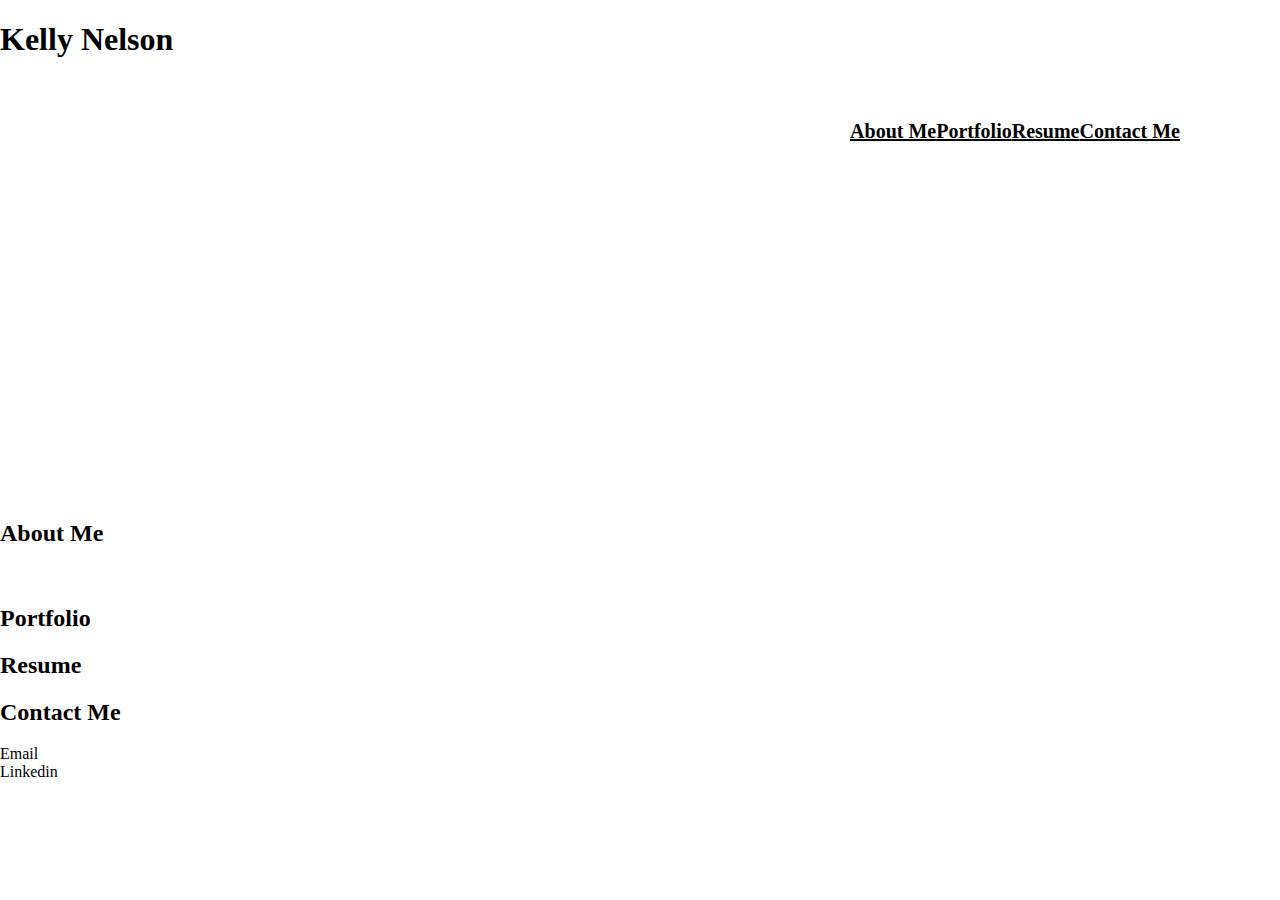
==== index.html @ a8948daa "Initial commit" ====
<!DOCTYPE html>
<html lang="en">

<head>
    <meta charset="UTF-8">
    <meta http-equiv="X-UA-Compatible" content="IE=edge">
    <meta name="viewport" content="width=device-width, initial-scale=1.0">
    <link rel="stylesheet" href="styles.css">
    <title>Kelly Nelson</title>
</head>

<body>
    <header>
        <div class="home">
            <!-- FLEX LEFT COLUMN -->
            <div class="left-column">
                <div>
                    <h1>Kelly Nelson</h1>
                </div>

            </div>

            <!-- FLEX RIGHT COLUMN -->
            <div class="right-column">
                <!-- <img src="assets/greenery.jpg" alt="Greenery"> -->
                <!-- NAVIGATION -->
                <nav class="link-wrapper">
                    <!-- DO I NEED A "NAV-LINK" IN HERE? -->
                    <a class="nav-link" href="#">About Me</a>
                    <a class="nav-link" href="#">Portfolio</a>
                    <a class="nav-link" href="#">Resume</a>
                    <a class="nav-link" href="#">Contact Me</a>
                </nav>
            </div>
            <!-- Welcome  -->
        </div>
    </header>
    <!-- MAIN SECTION -->

    <!-- ABOUT ME -->
    <div>
        <h2 id="About Me">About Me</h2>
    </div>
    <img>

    <!-- PORTFOLIO -->
    <div>
        <h2 id="Portfolio">Portfolio</h2>
    </div>

    <!-- RESUME -->
    <div>
        <h2 id="Resume">Resume</h2>

    </div>

    <!-- CONTACT ME -->
    <div>
        <h2 id="Contact Me">Contact Me</h2>
        <div>
            Email
        </div>
        <div>
            Linkedin
        </div>
        <div>

        </div>
    </div>

    <!-- FOOTER -->



    <!-- FUN FACTS -->







</body>

</html>
---- styles.css ----
body{
    margin: 0;
    width: 100%;
    /* font-family: ***, "sans-serif"; */
}

.link-wrapper{
    display: flex;
    justify-content: flex-end;
    align-items:flex-start;
    padding-top: 20px;
    
}
nav a{
    font-size: 20px;
    color: black;
    font-weight: bold;
    margin: 0, 20px;

    
}
.home{
    width:100%;
    display: flex;
    
}
.left-column{
    width: 40%; 
   
}

.right-column{
    width: 60%;
    background-image: url(assets/greenery.jpg);
    padding:100px;
    height: 300px;
}



/* .header-wrapper {
    height: 140px;
    background-color: #3b5633;
    color: #fff;
    display:flex;
    justify-content: space-between;
    align-items: center;
    padding: 60px 100px;
    position: sticky;
    position: -webkit-sticky;
    top: 0;


}

.left-column {
    display: flex;
    align-items: center;
}

.header-styles {
font-family: "Ubuntu Condensed", sans-serif;
font-size:1em;
}

.center-column {
    width: 500px;
}

.logo {
    display:flex;
    justify-content: center;
    margin-bottom: 42px;
}

.logo img {
    width: 216px;
    height: 100%;
}

.link-wrapper {
    display: flex;
    justify-content: space-between;
    align-items: center;
}

.nav-link {
    width: 70px;
    text-align: center;
    font-family: "Ubuntu Condensed", sans-serif;
    color: #fff;
    text-decoration: none;
    transition: 0.5s;
}

.nav-link:hover {
    color: #bcca99;
    letter-spacing: 2px;
}

.right-column {
    display: flex;
    align-items: center;
}

.icon {
    font-size: 2em;
}

.icon-mr {
    margin-right:15px;
}

.icon-ml {
    margin-left: 15; 
}

.main-section {
    background-image: url(assets/kayak_adventures.jpg);
    padding: 100px;
    height: 300px;
    background-attachment:fixed;
    background-position: center;
    background-repeat: no-repeat;
    background-size: cover;
}

.top-heading {
    padding: 1px 20 px;
    background-color: #442c06;
    color: #cbcbcb;
    width: 290px;
    border-radius: 2px;
}

.bottom-heading {
    background-color: #6b9b5d;
    color: #442c06;
    padding: 1px 20px;
    margin-top: 15px;
    width: 107px;
    border-radius: 2px;
}

.features-section {
    height: 400px; 
    background-image: url(assets/kayak-multiple.png);
    background-color: #6b9b5d;
    border-top: 10px solid #fff; 
    color: #fff; 
    display: flex;
    justify-content: center;
    align-items: center;
    font-family: 'Ubuntu Condensed', 'sans-serif';
    box-shadow: inset 0px -26px 79px -8px rgba(0,0,0,0.58);
}

.columns-wrapper {
    width: 1000px;
    display: flex;
    justify-content: space-between;
}

.column {
    padding: 20px;
    margin: 42px;
    text-align: center;
    border-bottom: 5px solid transparent;
    border-radius: 10px;
    transition: 1s;
}

.column:hover {
    border-bottom: 5px solid #fff;
}

.column-icon {
    font-size: 3em;
}

.column-title {
    font-size: 1.5em;
    font-weight: 900;
    height: 50px;
    transition: 1s;
}

.column-title:hover {
    letter-spacing: 1px;
}

.column-content {
    letter-spacing: 2px;
} */
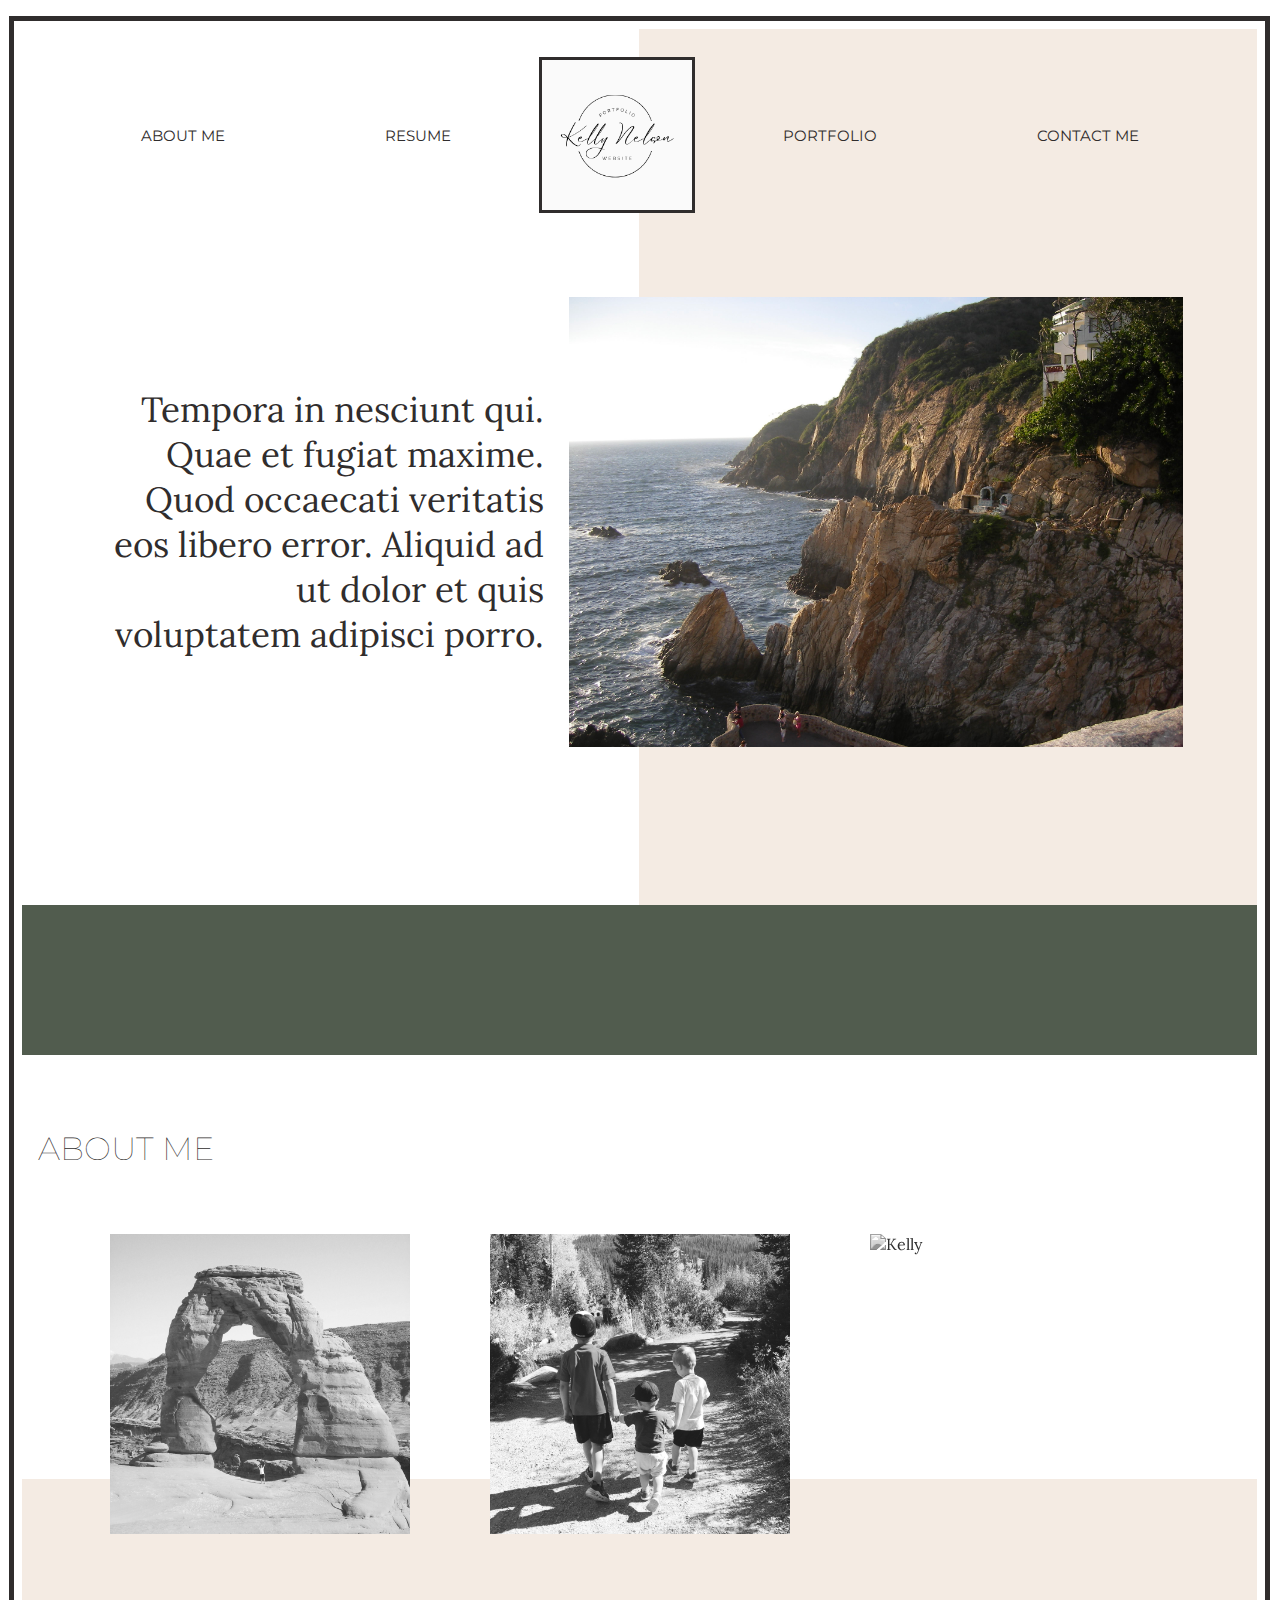
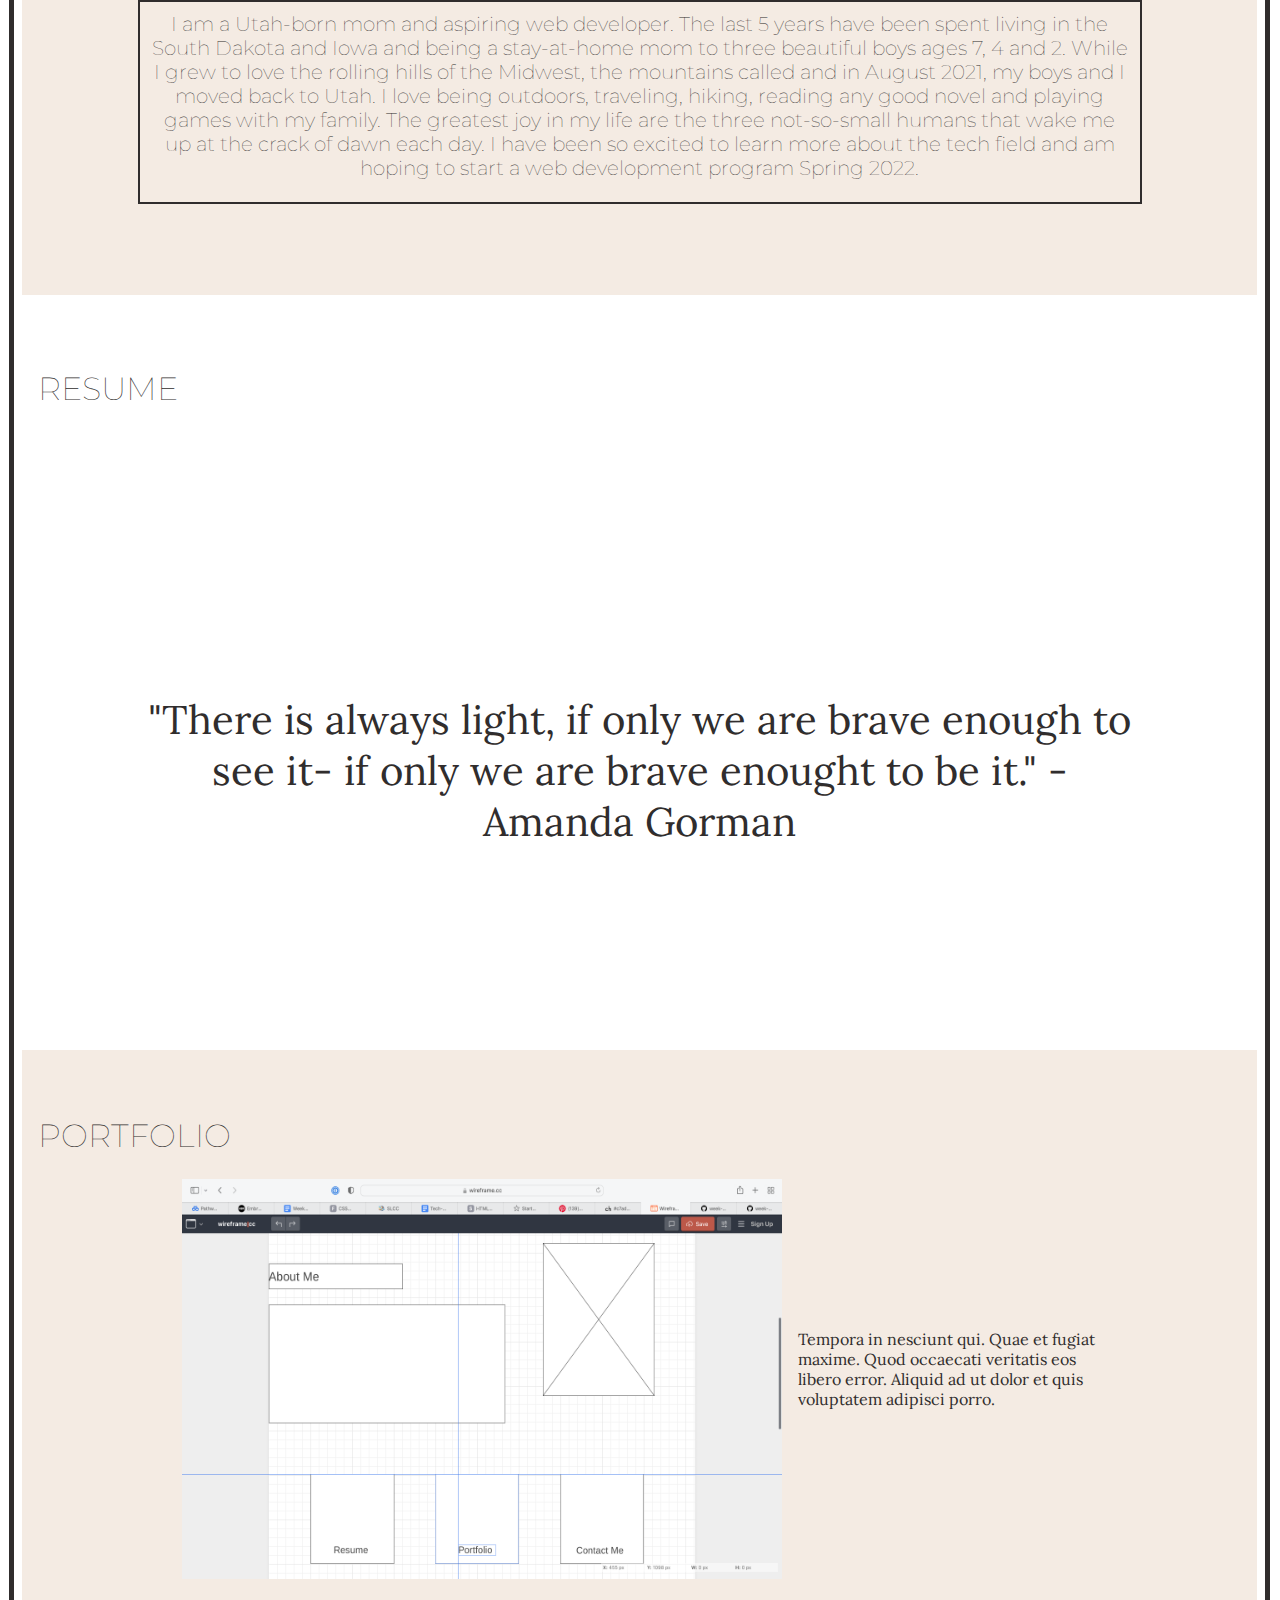
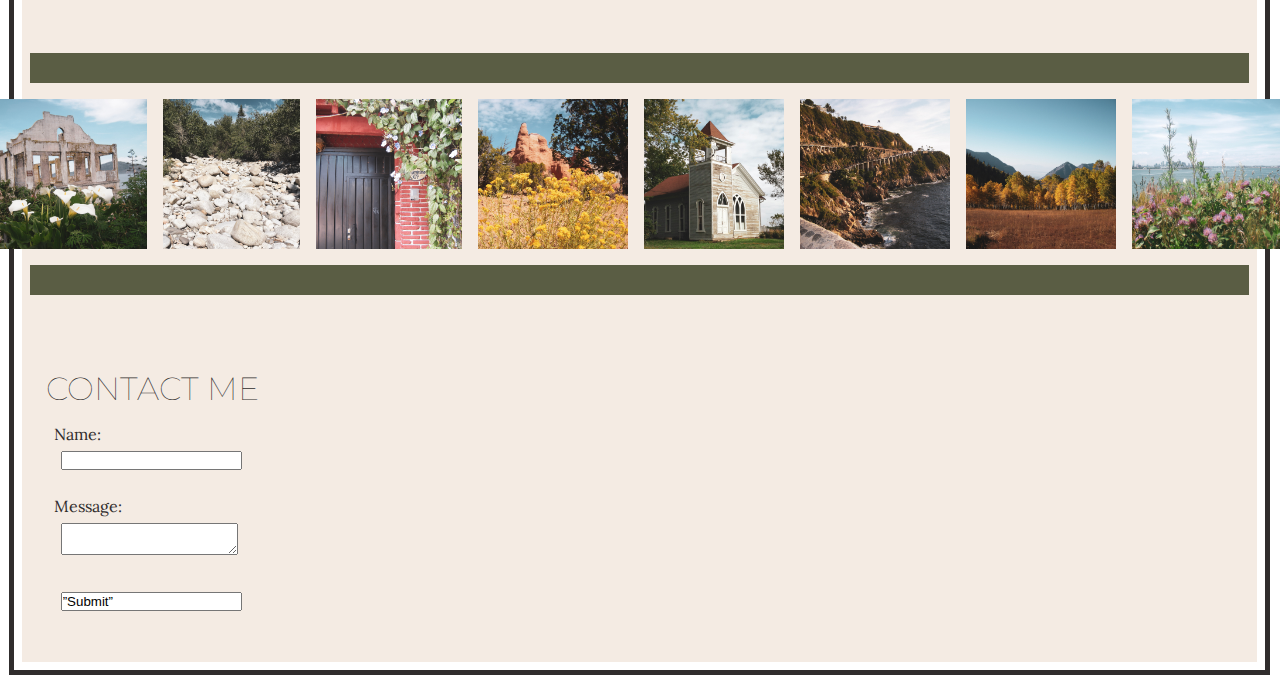
==== commit 6c87836b: "Updates to border, pictures" ====
--- a/index.html
+++ b/index.html
@@ -5,74 +5,169 @@
     <meta charset="UTF-8">
     <meta http-equiv="X-UA-Compatible" content="IE=edge">
     <meta name="viewport" content="width=device-width, initial-scale=1.0">
+    <title>Kelly Nelson Portfolio Website</title>
+    <link rel="icon" href="assets/Kelly Nelson (2).png" type="image/x-icon">
     <link rel="stylesheet" href="styles.css">
-    <title>Kelly Nelson</title>
+    <link rel="stylesheet" href="https://use.fontawesome.com/releases/v5.7.1/css/all.css"
+        integrity="sha384-fnmOCqbTlWIlj8LyTjo7mOUStjsKC4pOpQbqyi7RrhN7udi9RwhKkMHpvLbHG9Sr" crossorigin="anonymous" />
+    <!-- GOOGLE FONTS HERE -->
+    <link rel="preconnect" href="https://fonts.googleapis.com">
+    <link rel="preconnect" href="https://fonts.gstatic.com" crossorigin>
+    <link href="https://fonts.googleapis.com/css2?family=Lora&family=Montserrat:wght@300;400&display=swap"
+        rel="stylesheet">
 </head>
 
 <body>
-    <header>
-        <div class="home">
-            <!-- FLEX LEFT COLUMN -->
-            <div class="left-column">
-                <div>
-                    <h1>Kelly Nelson</h1>
+    <div class="background-1">
+        <!-- HEADER -->
+        <header class="header-container">
+
+            <!-- NAVIGATION -->
+            <nav>
+                <div class="header-flex">
+                    <a class="nav-link" href="#AM">ABOUT ME</a>
+                    <a class="nav-link" href="#Res">RESUME</a>
+                    <img class="logo" src="assets/Kelly Nelson (2).png" alt="Kelly's Logo" width="200px">
+                    <a class="nav-link" href="#Port">PORTFOLIO</a>
+                    <a class="nav-link" href="#CM">CONTACT ME</a>
                 </div>
+            </nav>
+        </header>
+        <!-- HOME -->
+        <section class="home-container">
+            <!-- Sidebar -->
+            <div class="sidebar-container">
+                <div class=" sidebar-paragraph">
+                    Tempora in nesciunt qui. Quae et fugiat maxime.
+                    Quod occaecati veritatis eos libero error. Aliquid
+                    ad ut dolor et quis voluptatem adipisci porro.
+                </div>
+                <img class="home-photo" src="assets/homepic.jpg">
+                <!-- button -->
+            </div>
+        </section>
+    </div>
+    <hr class="hrlarge">
+    <div class="background-2">
+        <!-- ABOUT ME -->
+        <h1 id="AM">ABOUT ME </h1>
+        <section class="about-me-container">
+            <!-- Sidebar -->
 
+            <div class="box-one">
+                <img class="box1-photos" src="assets/delicatearch.jpg" alt="Kelly">
+                <img class="box1-photos" src="assets/kidspic.jpg" alt="Kelly">
+                <img class="box1-photos" src="assets/farmpic.JPG" alt="Kelly">
             </div>
 
-            <!-- FLEX RIGHT COLUMN -->
-            <div class="right-column">
-                <!-- <img src="assets/greenery.jpg" alt="Greenery"> -->
-                <!-- NAVIGATION -->
-                <nav class="link-wrapper">
-                    <!-- DO I NEED A "NAV-LINK" IN HERE? -->
-                    <a class="nav-link" href="#">About Me</a>
-                    <a class="nav-link" href="#">Portfolio</a>
-                    <a class="nav-link" href="#">Resume</a>
-                    <a class="nav-link" href="#">Contact Me</a>
-                </nav>
+            <div class="paragraph-container">
+                <div class="paragraph-box">
+                    <p class="about-me-paragraph">
+                        I am a Utah-born mom and aspiring web developer. The last 5 years have been spent living in
+                        the
+                        South Dakota and Iowa and being a stay-at-home mom to three beautiful boys ages 7, 4 and 2.
+                        While
+                        I
+                        grew to love the rolling hills of the Midwest, the mountains called and in August 2021, my boys
+                        and
+                        I
+                        moved back to Utah. I love being outdoors, traveling, hiking, reading any good novel and playing
+                        games with my
+                        family. The greatest joy in my life are the three not-so-small humans that wake me up at the
+                        crack
+                        of dawn each day. I have been so excited to learn more about the tech field and am hoping to
+                        start a
+                        web development program Spring 2022.
+                    </p>
+                </div>
             </div>
-            <!-- Welcome  -->
-        </div>
-    </header>
-    <!-- MAIN SECTION -->
-
-    <!-- ABOUT ME -->
-    <div>
-        <h2 id="About Me">About Me</h2>
     </div>
-    <img>
-
-    <!-- PORTFOLIO -->
-    <div>
-        <h2 id="Portfolio">Portfolio</h2>
+    </section>
     </div>
 
-    <!-- RESUME -->
-    <div>
-        <h2 id="Resume">Resume</h2>
+    <div class="background-3">
+        <!--RESUME -->
+        <h1 id="Res">RESUME</h1>
+        <section class="resume-container">
+            <iframe class="resume-pdf" src="assets/Resume Graphic.pdf" #view=Fit>
+            </iframe>
 
-    </div>
-
-    <!-- CONTACT ME -->
-    <div>
-        <h2 id="Contact Me">Contact Me</h2>
-        <div>
-            Email
-        </div>
-        <div>
-            Linkedin
-        </div>
-        <div>
-
+        </section>
+        <!-- QUOTE -->
+        <div class="quote">
+            "There is always light,
+            if only we are brave enough to see it-
+            if only we are brave enought to be it."
+            - Amanda Gorman
         </div>
     </div>
 
-    <!-- FOOTER -->
+    <div class="background-4">
+        <!-- PORTFOLIO -->
+        <h1 id="Port">PORTFOLIO</h1>
+        <section class="portfolio-container">
+            <div class="portfolio-wrapper">
+                <img class="wireframe" src="assets/Screen Shot 2022-02-19 at 11.34.47 AM.png">
+                <p class="portfolio-description">
+                    Tempora in nesciunt qui. Quae et fugiat maxime.
+                    Quod occaecati veritatis eos libero error. Aliquid
+                    ad ut dolor et quis voluptatem adipisci porro.
+                </p>
+            </div>
+        </section>
+
+        <hr class="hrsmall">
+        <div class="smallpics-container">
+            <img class="small-pics" src="assets/alcatraz.jpg" alt="Kelly">
+            <img class="small-pics" src="assets/rocks.jpg" alt="Kelly">
+            <img class="small-pics" src="assets/door.jpg" alt="Kelly">
+            <img class="small-pics" src="assets/desert.jpg" alt=" Kelly">
+            <img class="small-pics" src="assets/church.jpg" alt="Kelly">
+            <img class="small-pics" src="assets/coast.jpg" alt="Kelly">
+            <img class="small-pics" src="assets/mountain.jpg" alt="Kelly">
+            <img class="small-pics" src="assets/boston.jpg" alt="Kelly">
+        </div>
+        <hr class="hrsmall">
+        <div class="contact-me-container">
+            <!-- CONTACT ME -->
+            <h1 id="CM">CONTACT ME</h1>
+            <section class="contact-me-box">
+                <div class="contact-me-flex">
+                    <form action=”mailto:contact@yourdomain.com” method=”POST” enctype=”multipart/form-data”
+                        name=”EmailForm”>
+
+
+                        Name:<br>
+
+
+                        <input type=”text” size=”19″ name=”ContactName”><br><br>
+
+
+                        Message:<br> <textarea name=”ContactCommentt” rows=”6″ cols=”20″>
+
+
+                    </textarea><br><br> <input type=”submit” value=”Submit”>
+                    </form>
 
 
 
-    <!-- FUN FACTS -->
+                </div>
+        </div>
+        </section>
+        <div class="icons-flex">
+            <a href="https://www.facebook.com">
+                <i class="fab fa-facebook-square fa-3x square"></i>
+            </a>
+
+            <div>
+            </div>
+            <a href="https://www.linkedin.com/in/kellyrossnelson/">
+
+                <i class="fab fa-linkedin fa-3x square"></i>
+            </a>
+        </div>
+    </div>
+    </div>
 
 
 
@@ -80,6 +175,9 @@
 
 
 
+    <!-- FUN FACTS -->
+
+
 </body>
 
 </html>--- a/styles.css
+++ b/styles.css
@@ -1,194 +1,208 @@
+*{
+    padding:0;
+    margin: 0.5em .5em .5em .5em;
+}
 body{
-    margin: 0;
-    width: 100%;
-    /* font-family: ***, "sans-serif"; */
-}
-
-.link-wrapper{
-    display: flex;
+    height: 100%;
+    border: solid; 
+    color: rgb(48, 45, 45);
+    border-width: thick;
+    height:100%; 
+    width: 99%; 
+    font-family: 'Lora', serif;
+    margin-left:1px;
+    
+}
+.background-1{
+    background: linear-gradient(90deg, white 50%, #f4ebe3 50%);
+    margin-bottom: -.5em;
+}
+.hrlarge{
+    border: solid 75px #515c4e;
+    margin-top: 0 !important;
+}
+
+.header-container{
+    padding: 12px;
+
+}
+
+.header-flex{
+    display: flex;
+    justify-content: center;
+    align-items: center;
+   
+}
+.logo{
+    height:150px;
+    width: 150px;
+    border: solid; 
+    color: rgb(48, 45, 45);
+    border-width: medium;
+}
+nav a{
+    font-family: 'Montserrat', sans-serif;
+    font-size:15px;
+    color:rgb(48, 45, 45);
+    font-weight: light;
+    margin: 0 80px;
+}
+a{
+    text-decoration: none;
+}
+a:hover{
+    color: #9ea599;
+    transition: 500ms ease;
+    
+}
+h1{
+    font-family: 'Montserrat', sans-serif;
+    font-weight: lighter;
+}
+.home-photo{
+    width: 700px;
+    height: 450px;
+}
+.sidebar-container{
+    padding: 40px 50px 150px 50px;
+    display: flex;
+    justify-content: center;
+    align-items: center;
+} 
+.sidebar-title{
+    height: 600px; 
+    margin:100px;
+    align-items: center;
+}
+.sidebar-paragraph{
+    width: 500px;
+    font-size: 35px;
+    text-align: right;
+
+}
+.background-2{
+    background: linear-gradient(180deg, white 50%, #f4ebe3 50%);
+    padding-top: 50px;
+    padding-bottom: 75px;
+    /* background:#dbd8cf ; */
+}
+.box-one{
+    display:flex;
+    justify-content: center;
+    align-items: center;
+    padding: 10px;
+}
+.box-two{
+    display:flex;
+    justify-content: space-around;
+    align-items: center;
+    padding: 10px;
+    
+}
+.box1-photos{
+    height: 300px;
+    width: 300px;
+    /* border:3px solid rgb(48, 45, 45); */
+    margin:40px;
+    filter: grayscale(100%);
+    -webkit-filter: grayscale(100%);
+}
+
+.box1-photos:hover {
+    filter: none;
+    -webkit-filter: grayscale(0);
+}
+.paragraph-container{
+    display: flex;
+    justify-content: center;
+    align-items: center;
+}
+.paragraph-box{
+    height:200px;
+    width: 1000px;
+    border: 2px solid rgb(48, 45, 45);
+}
+.about-me-paragraph{
+    text-align: center;
+    font-size: 20px;
+    font-family: 'Montserrat', sans-serif;
+    font-weight: lighter;
+    
+}
+.background-3{
+    background-color:white ;
+    padding-top: 50px;
+    padding-bottom: 75px;
+}
+.resume-container{
+    display:flex;
+    align-items: center;
+    justify-content: center;
+}
+.resume-pdf{
+    margin:0;
+    border:none;
+    
+
+}
+.quote{
+    font-size: 40px;
+    padding: 100px;
+    text-align: center;
+}
+.background-4{
+    background-color:#f4ebe3;
+    padding-top: 50px;
+    /* padding-bottom: 75px; */
+}
+.wireframe{
+    width: 600px;
+    height: 400px;
+}
+.portfolio-container{
+    padding-bottom:50px;
+}
+.portfolio-wrapper{
+    display:flex;
+    justify-content:center;
+    align-items: center;
+}
+.portfolio-description{
+    height:100px;
+    width: 300px;
+}
+.hrsmall{
+    border: solid 15px #5a5d44;
+}
+.smallpics-container{
+    display: flex;
+    justify-content: center;
+    align-items: center;
+}
+.small-pics{
+    height: 150px;
+    width:150px;
+}
+.contact-me-container{
+    padding-top:50px;
+}
+.icons-flex{
+    display:flex;
     justify-content: flex-end;
-    align-items:flex-start;
-    padding-top: 20px;
-    
-}
-nav a{
-    font-size: 20px;
-    color: black;
-    font-weight: bold;
-    margin: 0, 20px;
-
-    
-}
-.home{
-    width:100%;
-    display: flex;
-    
-}
-.left-column{
-    width: 40%; 
-   
-}
-
-.right-column{
-    width: 60%;
-    background-image: url(assets/greenery.jpg);
-    padding:100px;
-    height: 300px;
-}
-
-
-
-/* .header-wrapper {
-    height: 140px;
-    background-color: #3b5633;
-    color: #fff;
-    display:flex;
-    justify-content: space-between;
-    align-items: center;
-    padding: 60px 100px;
-    position: sticky;
-    position: -webkit-sticky;
-    top: 0;
-
-
-}
-
-.left-column {
-    display: flex;
-    align-items: center;
-}
-
-.header-styles {
-font-family: "Ubuntu Condensed", sans-serif;
-font-size:1em;
-}
-
-.center-column {
-    width: 500px;
-}
-
-.logo {
-    display:flex;
-    justify-content: center;
-    margin-bottom: 42px;
-}
-
-.logo img {
-    width: 216px;
-    height: 100%;
-}
-
-.link-wrapper {
-    display: flex;
-    justify-content: space-between;
-    align-items: center;
-}
-
-.nav-link {
-    width: 70px;
-    text-align: center;
-    font-family: "Ubuntu Condensed", sans-serif;
-    color: #fff;
-    text-decoration: none;
-    transition: 0.5s;
-}
-
-.nav-link:hover {
-    color: #bcca99;
-    letter-spacing: 2px;
-}
-
-.right-column {
-    display: flex;
-    align-items: center;
-}
-
-.icon {
-    font-size: 2em;
-}
-
-.icon-mr {
-    margin-right:15px;
-}
-
-.icon-ml {
-    margin-left: 15; 
-}
-
-.main-section {
-    background-image: url(assets/kayak_adventures.jpg);
-    padding: 100px;
-    height: 300px;
-    background-attachment:fixed;
-    background-position: center;
-    background-repeat: no-repeat;
-    background-size: cover;
-}
-
-.top-heading {
-    padding: 1px 20 px;
-    background-color: #442c06;
-    color: #cbcbcb;
-    width: 290px;
-    border-radius: 2px;
-}
-
-.bottom-heading {
-    background-color: #6b9b5d;
-    color: #442c06;
-    padding: 1px 20px;
-    margin-top: 15px;
-    width: 107px;
-    border-radius: 2px;
-}
-
-.features-section {
-    height: 400px; 
-    background-image: url(assets/kayak-multiple.png);
-    background-color: #6b9b5d;
-    border-top: 10px solid #fff; 
-    color: #fff; 
-    display: flex;
-    justify-content: center;
-    align-items: center;
-    font-family: 'Ubuntu Condensed', 'sans-serif';
-    box-shadow: inset 0px -26px 79px -8px rgba(0,0,0,0.58);
-}
-
-.columns-wrapper {
-    width: 1000px;
-    display: flex;
-    justify-content: space-between;
-}
-
-.column {
-    padding: 20px;
-    margin: 42px;
-    text-align: center;
-    border-bottom: 5px solid transparent;
-    border-radius: 10px;
-    transition: 1s;
-}
-
-.column:hover {
-    border-bottom: 5px solid #fff;
-}
-
-.column-icon {
-    font-size: 3em;
-}
-
-.column-title {
-    font-size: 1.5em;
-    font-weight: 900;
-    height: 50px;
-    transition: 1s;
-}
-
-.column-title:hover {
-    letter-spacing: 1px;
-}
-
-.column-content {
-    letter-spacing: 2px;
-} */+    align-items: flex-end;
+}
+.square{
+    margin-right:10px;
+}
+a .square{
+    color:#333
+
+}
+.linkedin-box{
+    color: white;
+    margin-top: 2px;
+    background-color: black;
+    width: 43px;
+    height: 43px;
+    border-radius: 3px;
+}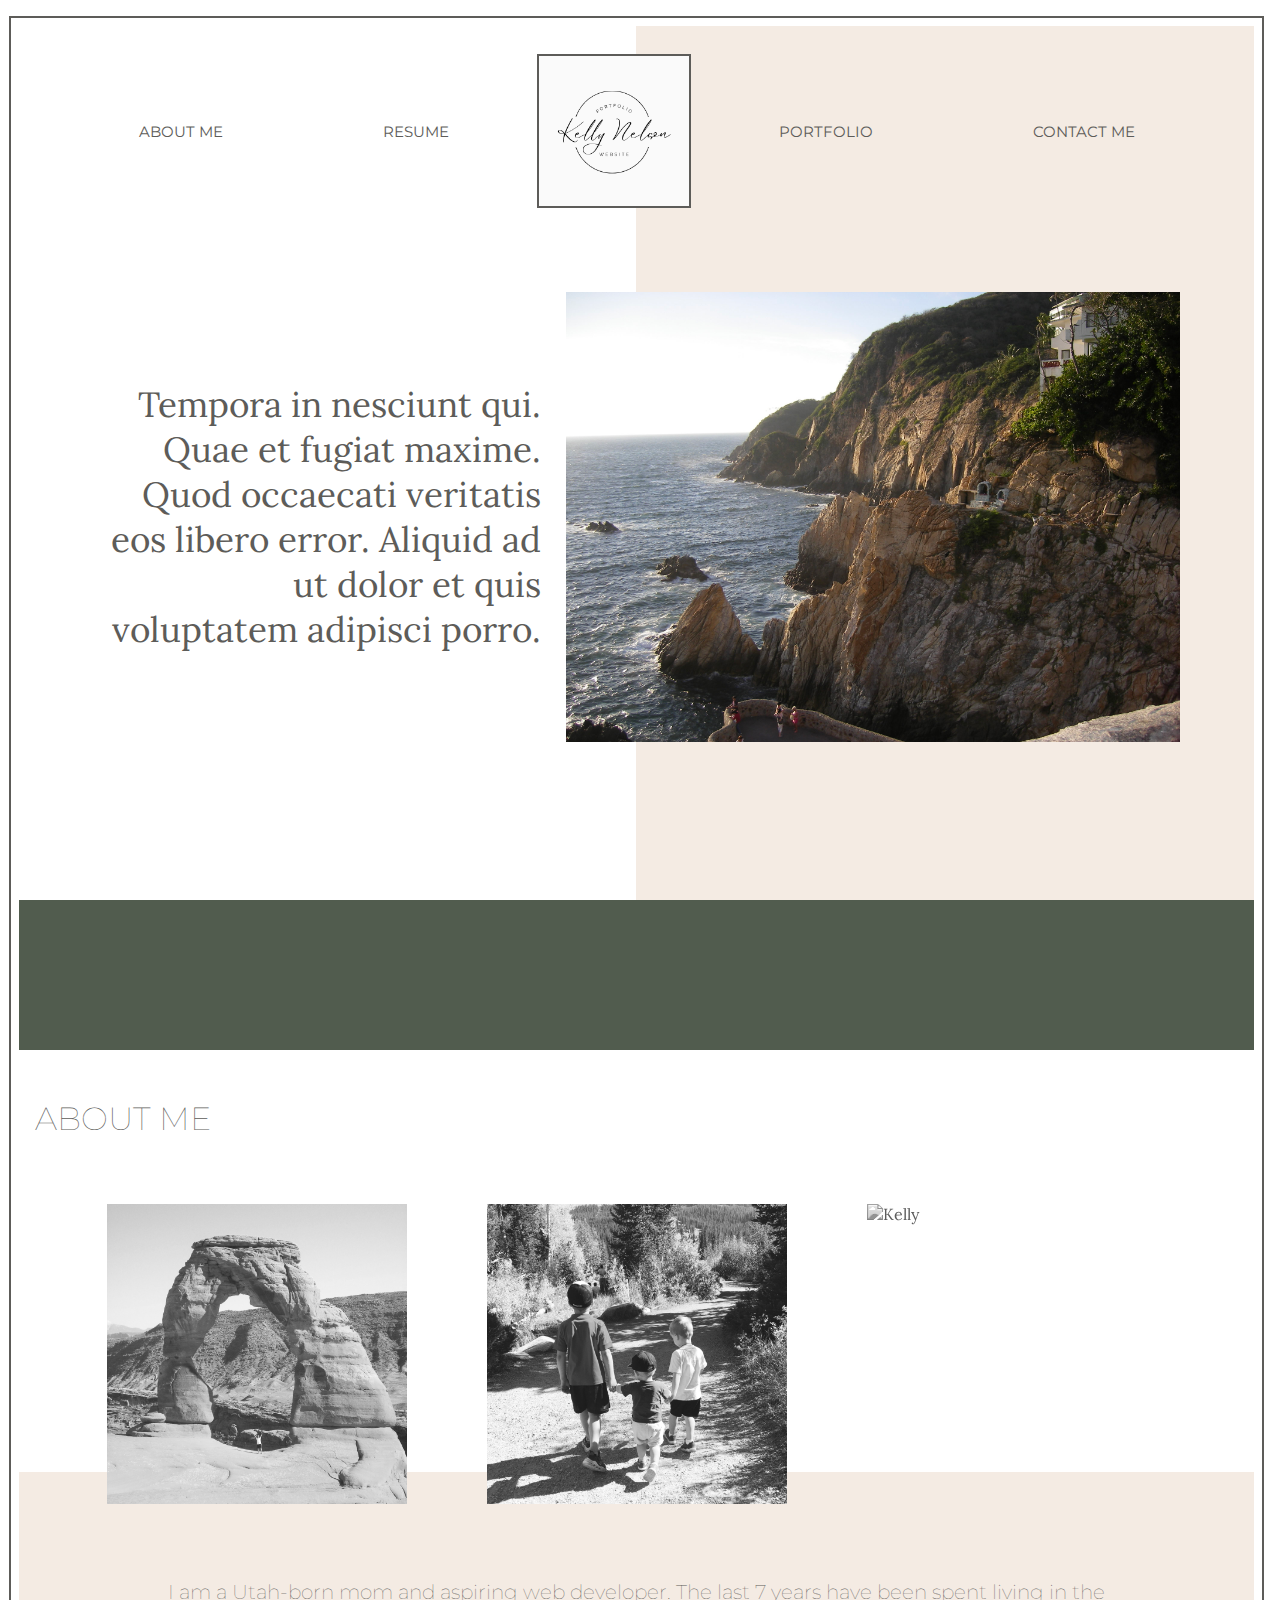
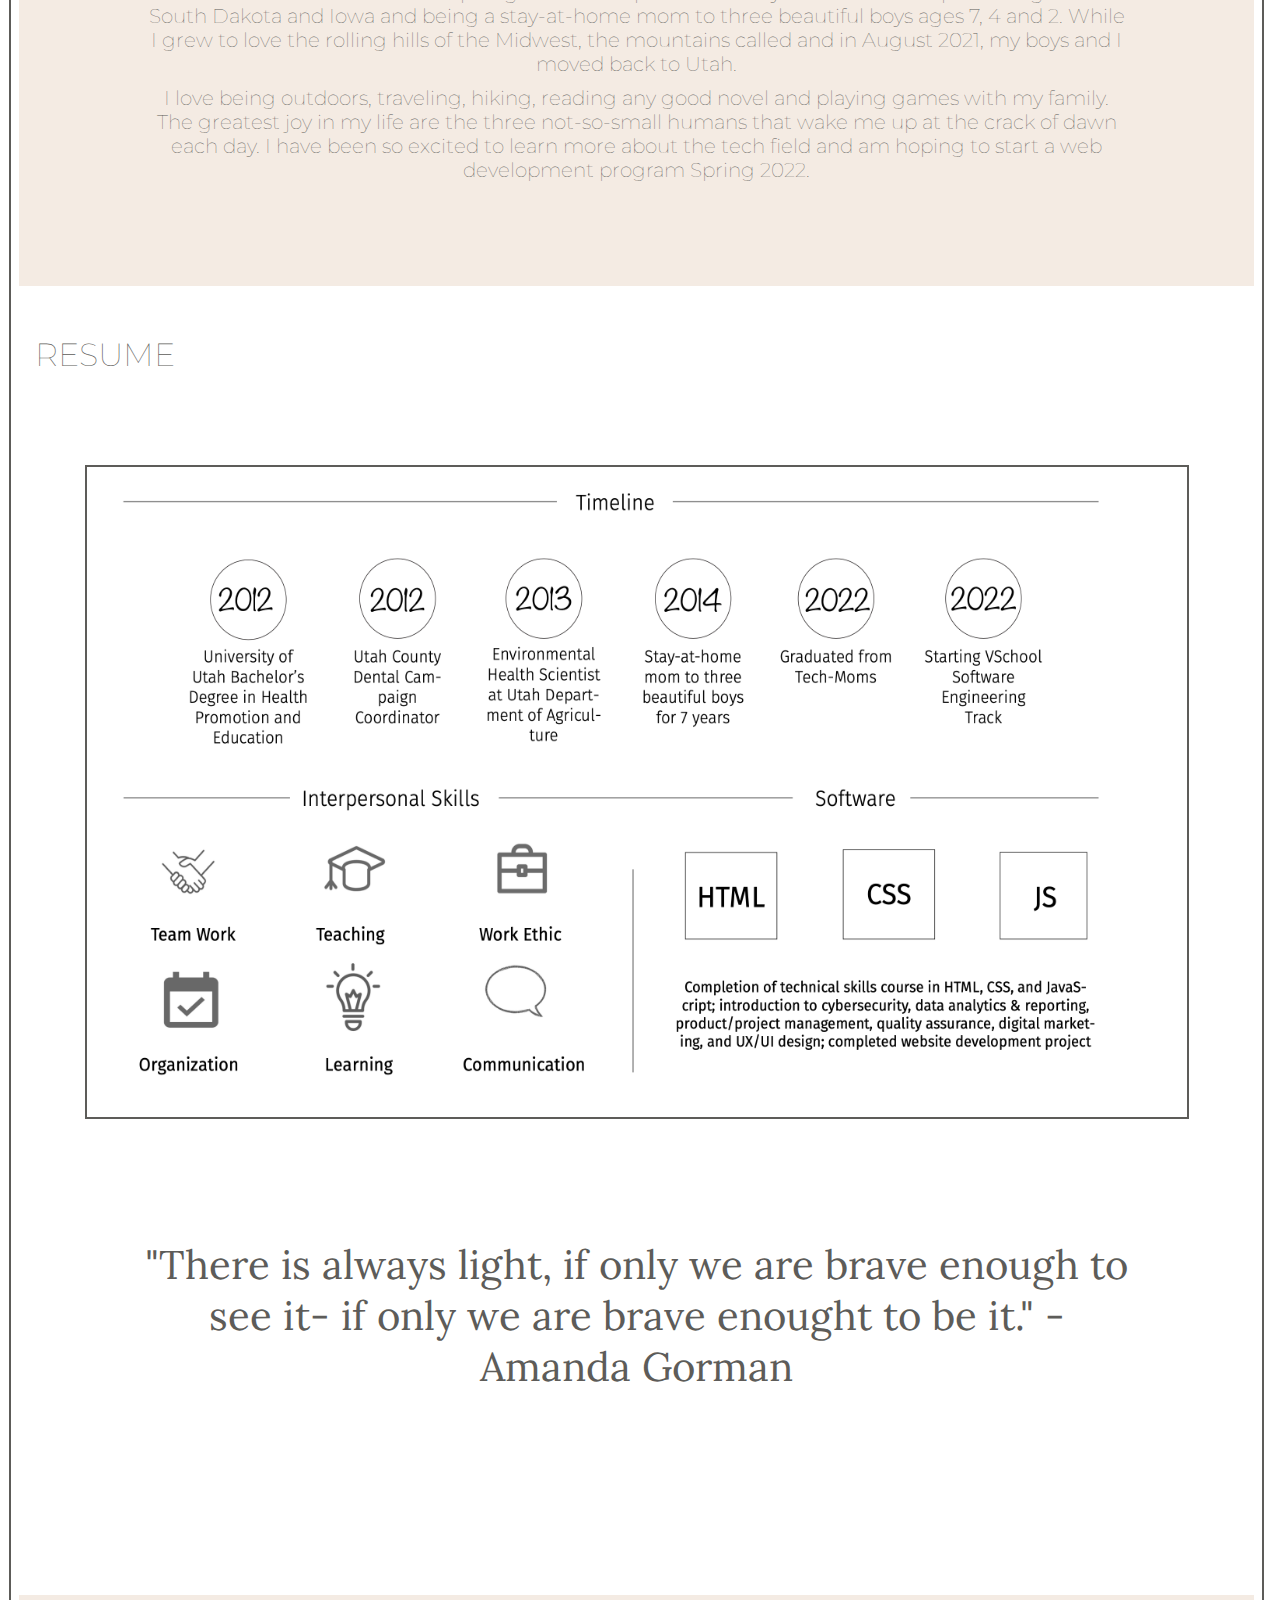
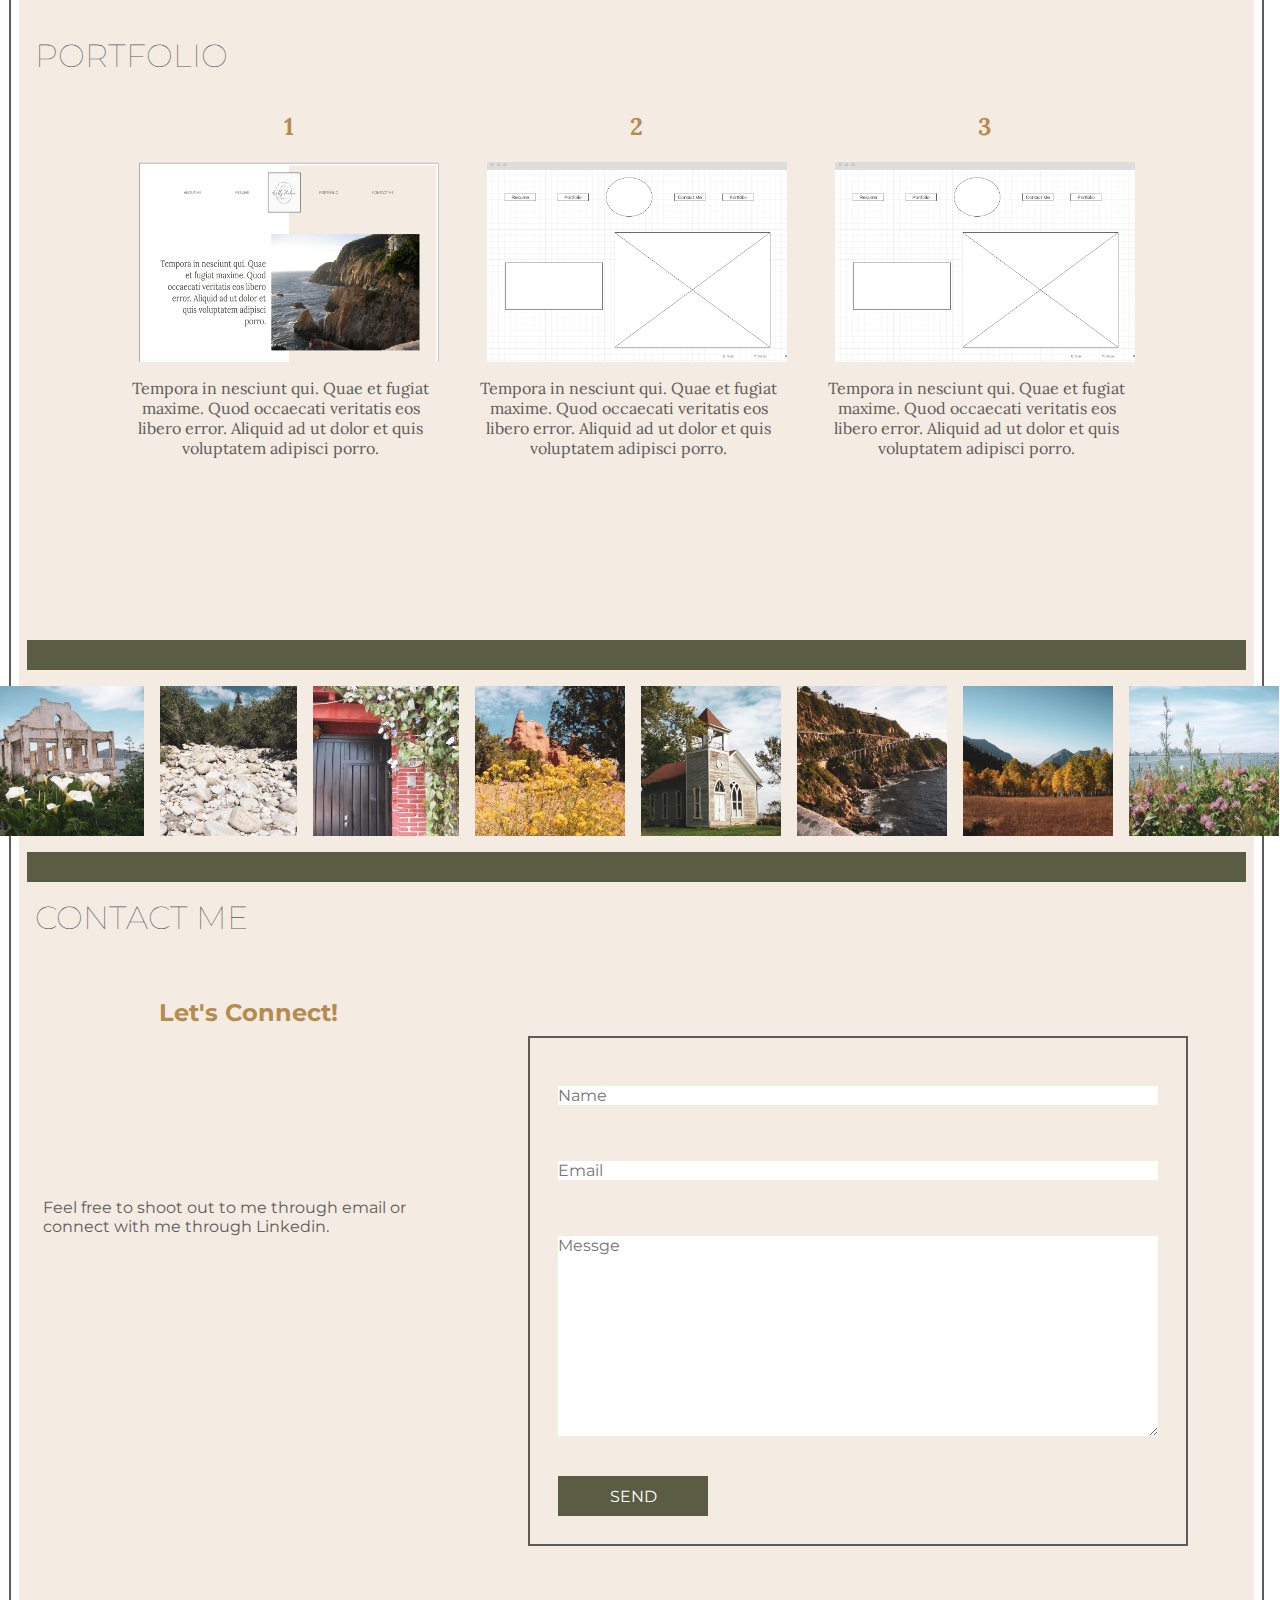
==== commit 60a4a773: "lots of changes" ====
--- a/index.html
+++ b/index.html
@@ -63,7 +63,7 @@
             <div class="paragraph-container">
                 <div class="paragraph-box">
                     <p class="about-me-paragraph">
-                        I am a Utah-born mom and aspiring web developer. The last 5 years have been spent living in
+                        I am a Utah-born mom and aspiring web developer. The last 7 years have been spent living in
                         the
                         South Dakota and Iowa and being a stay-at-home mom to three beautiful boys ages 7, 4 and 2.
                         While
@@ -71,7 +71,9 @@
                         grew to love the rolling hills of the Midwest, the mountains called and in August 2021, my boys
                         and
                         I
-                        moved back to Utah. I love being outdoors, traveling, hiking, reading any good novel and playing
+                        moved back to Utah.</p>
+                    <p class="about-me-paragraph">
+                        I love being outdoors, traveling, hiking, reading any good novel and playing
                         games with my
                         family. The greatest joy in my life are the three not-so-small humans that wake me up at the
                         crack
@@ -89,30 +91,53 @@
         <!--RESUME -->
         <h1 id="Res">RESUME</h1>
         <section class="resume-container">
-            <iframe class="resume-pdf" src="assets/Resume Graphic.pdf" #view=Fit>
-            </iframe>
-
+            <img class="resume-pdf" src="assets/Resume Graphic.png">
         </section>
         <!-- QUOTE -->
-        <div class="quote">
+        <p class="quote">
             "There is always light,
             if only we are brave enough to see it-
             if only we are brave enought to be it."
             - Amanda Gorman
-        </div>
+        </p>
     </div>
 
     <div class="background-4">
         <!-- PORTFOLIO -->
         <h1 id="Port">PORTFOLIO</h1>
         <section class="portfolio-container">
-            <div class="portfolio-wrapper">
-                <img class="wireframe" src="assets/Screen Shot 2022-02-19 at 11.34.47 AM.png">
-                <p class="portfolio-description">
-                    Tempora in nesciunt qui. Quae et fugiat maxime.
-                    Quod occaecati veritatis eos libero error. Aliquid
-                    ad ut dolor et quis voluptatem adipisci porro.
-                </p>
+            <div class="portfolio-flex">
+                <div>
+
+                    <h2 id=port-1> 1</h2>
+                    <a class="port-pics" href="https://wireframe.cc/iMCNCk" target="blank">
+                        <img src="assets/Website Screenshot.png" height="200px" width="300px">
+                    </a>
+                    <p class="port-details">Tempora in nesciunt qui. Quae et fugiat maxime.
+                        Quod occaecati veritatis eos libero error. Aliquid
+                        ad ut dolor et quis voluptatem adipisci porro.</p>
+
+                </div>
+                <div>
+                    <h2 id=port-2> 2</h2>
+                    <a class="port-pics" href="https://wireframe.cc/iMCNCk" target="blank">
+                        <img src="assets/Portfolio Website Wireframe.png" height="200px" width="300px">
+                    </a>
+                    <p class="port-details">Tempora in nesciunt qui. Quae et fugiat maxime.
+                        Quod occaecati veritatis eos libero error. Aliquid
+                        ad ut dolor et quis voluptatem adipisci porro.</p>
+
+                </div>
+                <div>
+                    <h2 id=port-3>3</h2>
+                    <a class="port-pics" href="https://wireframe.cc/iMCNCk" target="blank">
+                        <img src="assets/Portfolio Website Wireframe.png" height="200px" width="300px">
+                    </a>
+                    <p class="port-details">Tempora in nesciunt qui. Quae et fugiat maxime.
+                        Quod occaecati veritatis eos libero error. Aliquid
+                        ad ut dolor et quis voluptatem adipisci porro.</p>
+
+                </div>
             </div>
         </section>
 
@@ -128,44 +153,43 @@
             <img class="small-pics" src="assets/boston.jpg" alt="Kelly">
         </div>
         <hr class="hrsmall">
-        <div class="contact-me-container">
-            <!-- CONTACT ME -->
-            <h1 id="CM">CONTACT ME</h1>
-            <section class="contact-me-box">
-                <div class="contact-me-flex">
-                    <form action=”mailto:contact@yourdomain.com” method=”POST” enctype=”multipart/form-data”
-                        name=”EmailForm”>
-
-
-                        Name:<br>
-
-
-                        <input type=”text” size=”19″ name=”ContactName”><br><br>
-
-
-                        Message:<br> <textarea name=”ContactCommentt” rows=”6″ cols=”20″>
-
-
-                    </textarea><br><br> <input type=”submit” value=”Submit”>
-                    </form>
-
-
-
-                </div>
-        </div>
-        </section>
-        <div class="icons-flex">
-            <a href="https://www.facebook.com">
-                <i class="fab fa-facebook-square fa-3x square"></i>
-            </a>
-
-            <div>
-            </div>
-            <a href="https://www.linkedin.com/in/kellyrossnelson/">
-
-                <i class="fab fa-linkedin fa-3x square"></i>
-            </a>
-        </div>
+        <!-- <div class="contact-me-container"> -->
+        <!-- CONTACT ME -->
+
+        <h1 id="CM">CONTACT ME</h1>
+        <section class="contact-me-box">
+
+            <div class="icons-flex">
+                <h2>Let's Connect!</h2>
+                <p>
+                    Feel free to shoot out to me through email or connect with me through Linkedin.
+                </p>
+
+                <div class="icons-box">
+                    <a href="https://www.facebook.com" target="blank">
+                        <i class="fab fa-facebook-square fa-3x square"></i>
+                    </a>
+                    <a href="https://www.linkedin.com/in/kellyrossnelson/" target="blank">
+                        <i class="fab fa-linkedin fa-3x square"></i>
+                    </a>
+                </div>
+            </div>
+            <div class="contact-me-flex">
+                <form action="mailto:kellyrossnelson@icloud.com" method="POST" enctype="multipart/form-data"
+                    name="EmailForm">
+                    <br>
+                    <input id="name" type="text" size="40" placeholder="Name"><br>
+                    <br><br>
+                    <input id="email" type="email" size="40" placeholder="Email"><br><br>
+                    <br>
+                    <textarea id="message" type="text" placeholder="Messge"></textarea>
+                    <br><br>
+                    <button class="btn" type="submit" value="Submit">SEND</button>
+                </form>
+            </div>
+        </section>
+        <!-- </div> -->
+    </div>
     </div>
     </div>
 
--- a/styles.css
+++ b/styles.css
@@ -5,8 +5,8 @@
 body{
     height: 100%;
     border: solid; 
-    color: rgb(48, 45, 45);
-    border-width: thick;
+    color:#5d5c59;
+    border-width: 2px;
     height:100%; 
     width: 99%; 
     font-family: 'Lora', serif;
@@ -19,7 +19,6 @@
 }
 .hrlarge{
     border: solid 75px #515c4e;
-    margin-top: 0 !important;
 }
 
 .header-container{
@@ -37,13 +36,13 @@
     height:150px;
     width: 150px;
     border: solid; 
-    color: rgb(48, 45, 45);
-    border-width: medium;
+    color: #5d5c59;
+    border-width: 2px;
 }
 nav a{
     font-family: 'Montserrat', sans-serif;
     font-size:15px;
-    color:rgb(48, 45, 45);
+    color:#5d5c59;
     font-weight: light;
     margin: 0 80px;
 }
@@ -82,9 +81,8 @@
 }
 .background-2{
     background: linear-gradient(180deg, white 50%, #f4ebe3 50%);
-    padding-top: 50px;
+    padding-top: 25px;
     padding-bottom: 75px;
-    /* background:#dbd8cf ; */
 }
 .box-one{
     display:flex;
@@ -102,7 +100,6 @@
 .box1-photos{
     height: 300px;
     width: 300px;
-    /* border:3px solid rgb(48, 45, 45); */
     margin:40px;
     filter: grayscale(100%);
     -webkit-filter: grayscale(100%);
@@ -111,6 +108,7 @@
 .box1-photos:hover {
     filter: none;
     -webkit-filter: grayscale(0);
+    /* transition: 500ms ease; */
 }
 .paragraph-container{
     display: flex;
@@ -118,9 +116,9 @@
     align-items: center;
 }
 .paragraph-box{
-    height:200px;
+    height:225px;
     width: 1000px;
-    border: 2px solid rgb(48, 45, 45);
+    /* border: 2px solid rgb(48, 45, 45); */
 }
 .about-me-paragraph{
     text-align: center;
@@ -131,7 +129,7 @@
 }
 .background-3{
     background-color:white ;
-    padding-top: 50px;
+    padding-top: 25px;
     padding-bottom: 75px;
 }
 .resume-container{
@@ -142,7 +140,10 @@
 .resume-pdf{
     margin:0;
     border:none;
-    
+    height: 650px;
+    width:1100px;
+    border:2px solid #5d5c59;
+    margin-top: 75px;
 
 }
 .quote{
@@ -152,24 +153,37 @@
 }
 .background-4{
     background-color:#f4ebe3;
-    padding-top: 50px;
-    /* padding-bottom: 75px; */
-}
-.wireframe{
-    width: 600px;
-    height: 400px;
-}
+    padding-top: 25px;
+}
+
 .portfolio-container{
-    padding-bottom:50px;
-}
-.portfolio-wrapper{
-    display:flex;
-    justify-content:center;
-    align-items: center;
-}
-.portfolio-description{
-    height:100px;
-    width: 300px;
+    padding-bottom:150px;
+
+}
+.portfolio-flex{
+    display:flex;
+    justify-content: center;
+    align-items: center;
+    padding: 25x;
+}
+.portfolio-flex a:hover{
+    color: #9ea599;
+    transition: 500ms ease;
+}
+h2{
+    color: #b78b4e;
+    text-align: center;
+    size: 100px;
+}
+
+.port-pics{
+    display: flex;
+    justify-content: center;
+    align-items: center;
+}
+.port-details{
+    text-align: center;
+    width:300px;
 }
 .hrsmall{
     border: solid 15px #5a5d44;
@@ -183,25 +197,75 @@
     height: 150px;
     width:150px;
 }
-.contact-me-container{
-    padding-top:50px;
+
+.contact-me-box{
+    display:flex;
+    justify-content: space-around;
+    padding-top:25px
+}
+.contact-me-flex{
+    width: 100%;
+    display: flex;
+    flex-wrap:wrap;
+    justify-content: space-around;
+    
+}
+form{
+   padding: 20px;
+   border:2px solid #5d5c59;
+   margin:50px;
+}
+input{
+    width: 600px;
+    font-family:'Montserrat', 'sans-serif';
+    font-size: medium;
+    border:none;
+}
+textarea{
+    width: 600px;
+    height: 200px;
+    font-family:'Montserrat', 'sans-serif';
+    font-size: medium;
+    border: none;
+}
+.btn{
+    text-align: center;
+    background-color:#5a5d44;
+    width: 150px;
+    height: 40px;
+    color: white;
+    border:none;
+    font-family:'Montserrat', 'sans-serif';
+    font-size: medium;
+
 }
 .icons-flex{
-    display:flex;
-    justify-content: flex-end;
+    width: 100%;
+    display:flex;
+    flex-wrap:wrap;
+    justify-content: space-around;
+    align-items: stretch;
+    font-family: 'Montserrat', 'sans-serif';
+    font-size: medium;
+    /* margin-top: 50px;
+    padding-top:50px; */
+}
+.icons-box{
+    display: flex;
+    justify-content:flex-start;
     align-items: flex-end;
 }
 .square{
     margin-right:10px;
 }
 a .square{
-    color:#333
+    color:#5a5d44;
 
 }
 .linkedin-box{
     color: white;
     margin-top: 2px;
-    background-color: black;
+    background-color: rgb(92, 80, 80);
     width: 43px;
     height: 43px;
     border-radius: 3px;
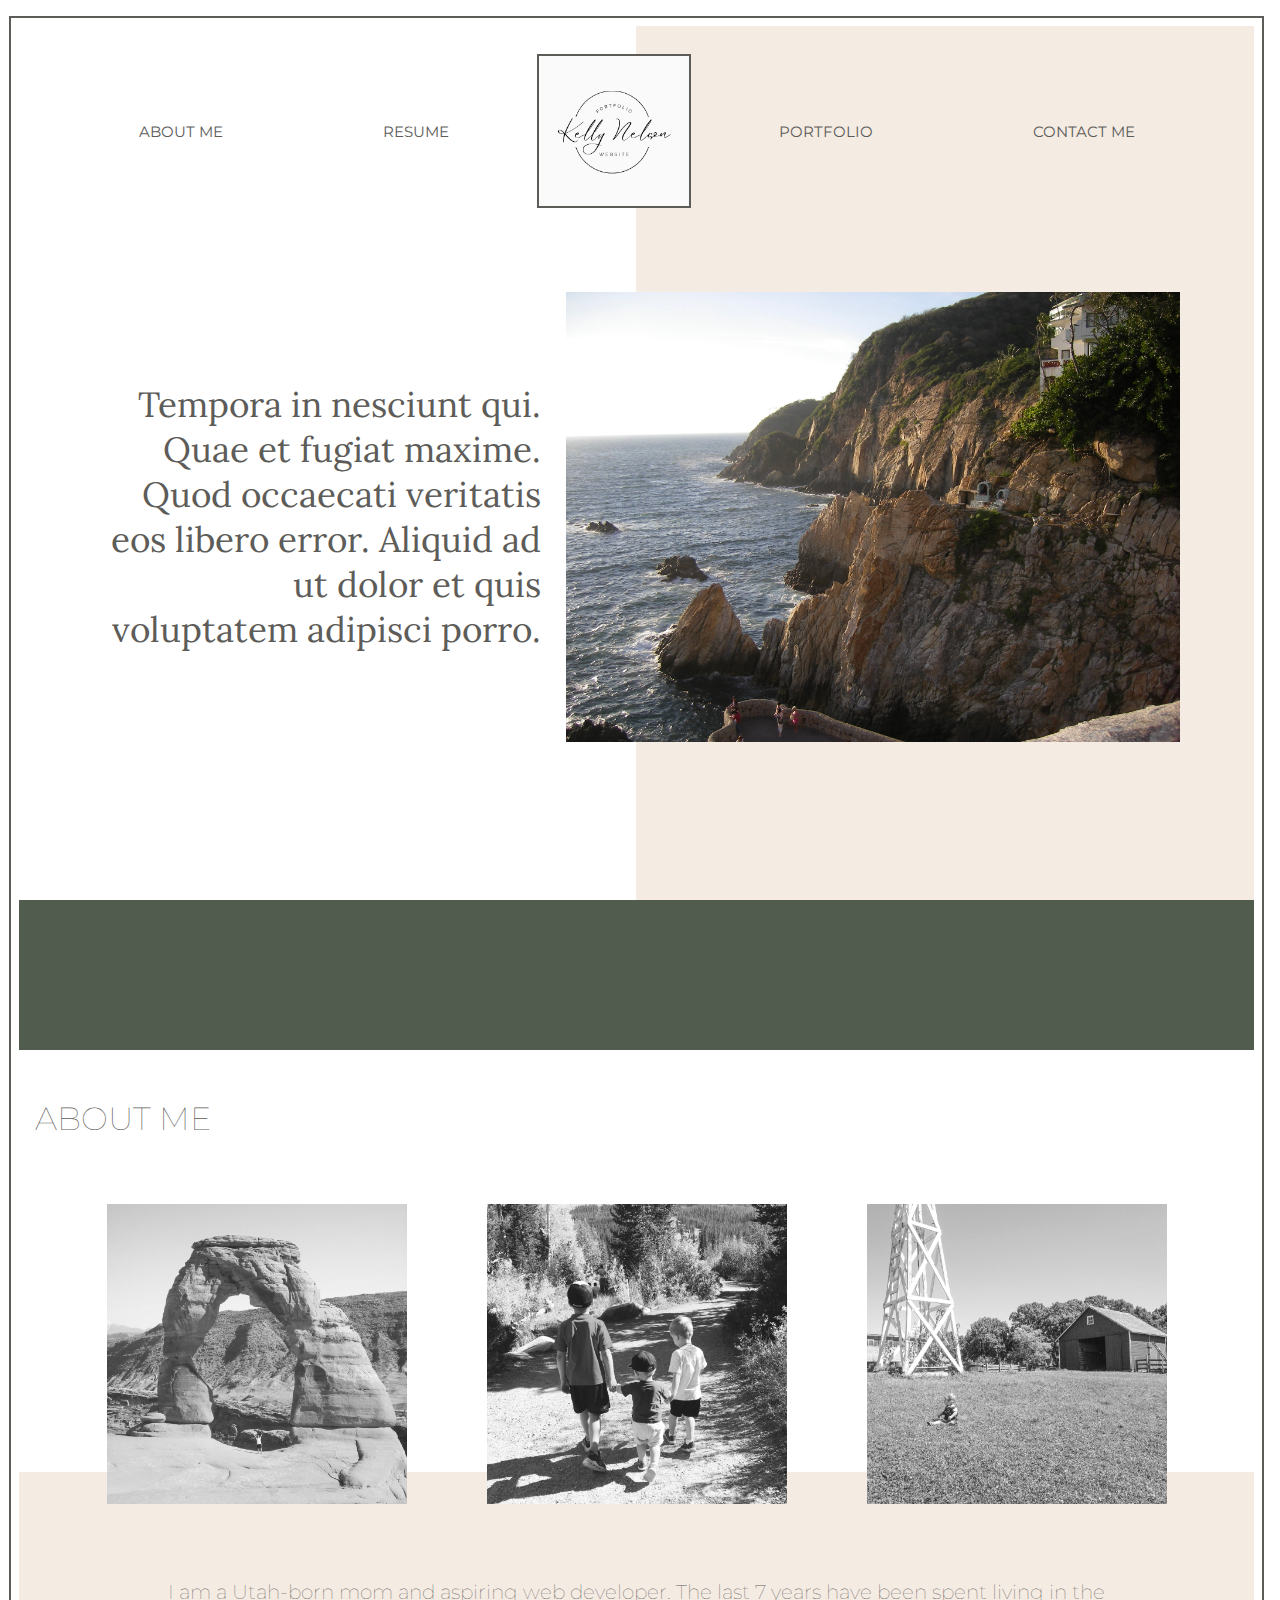
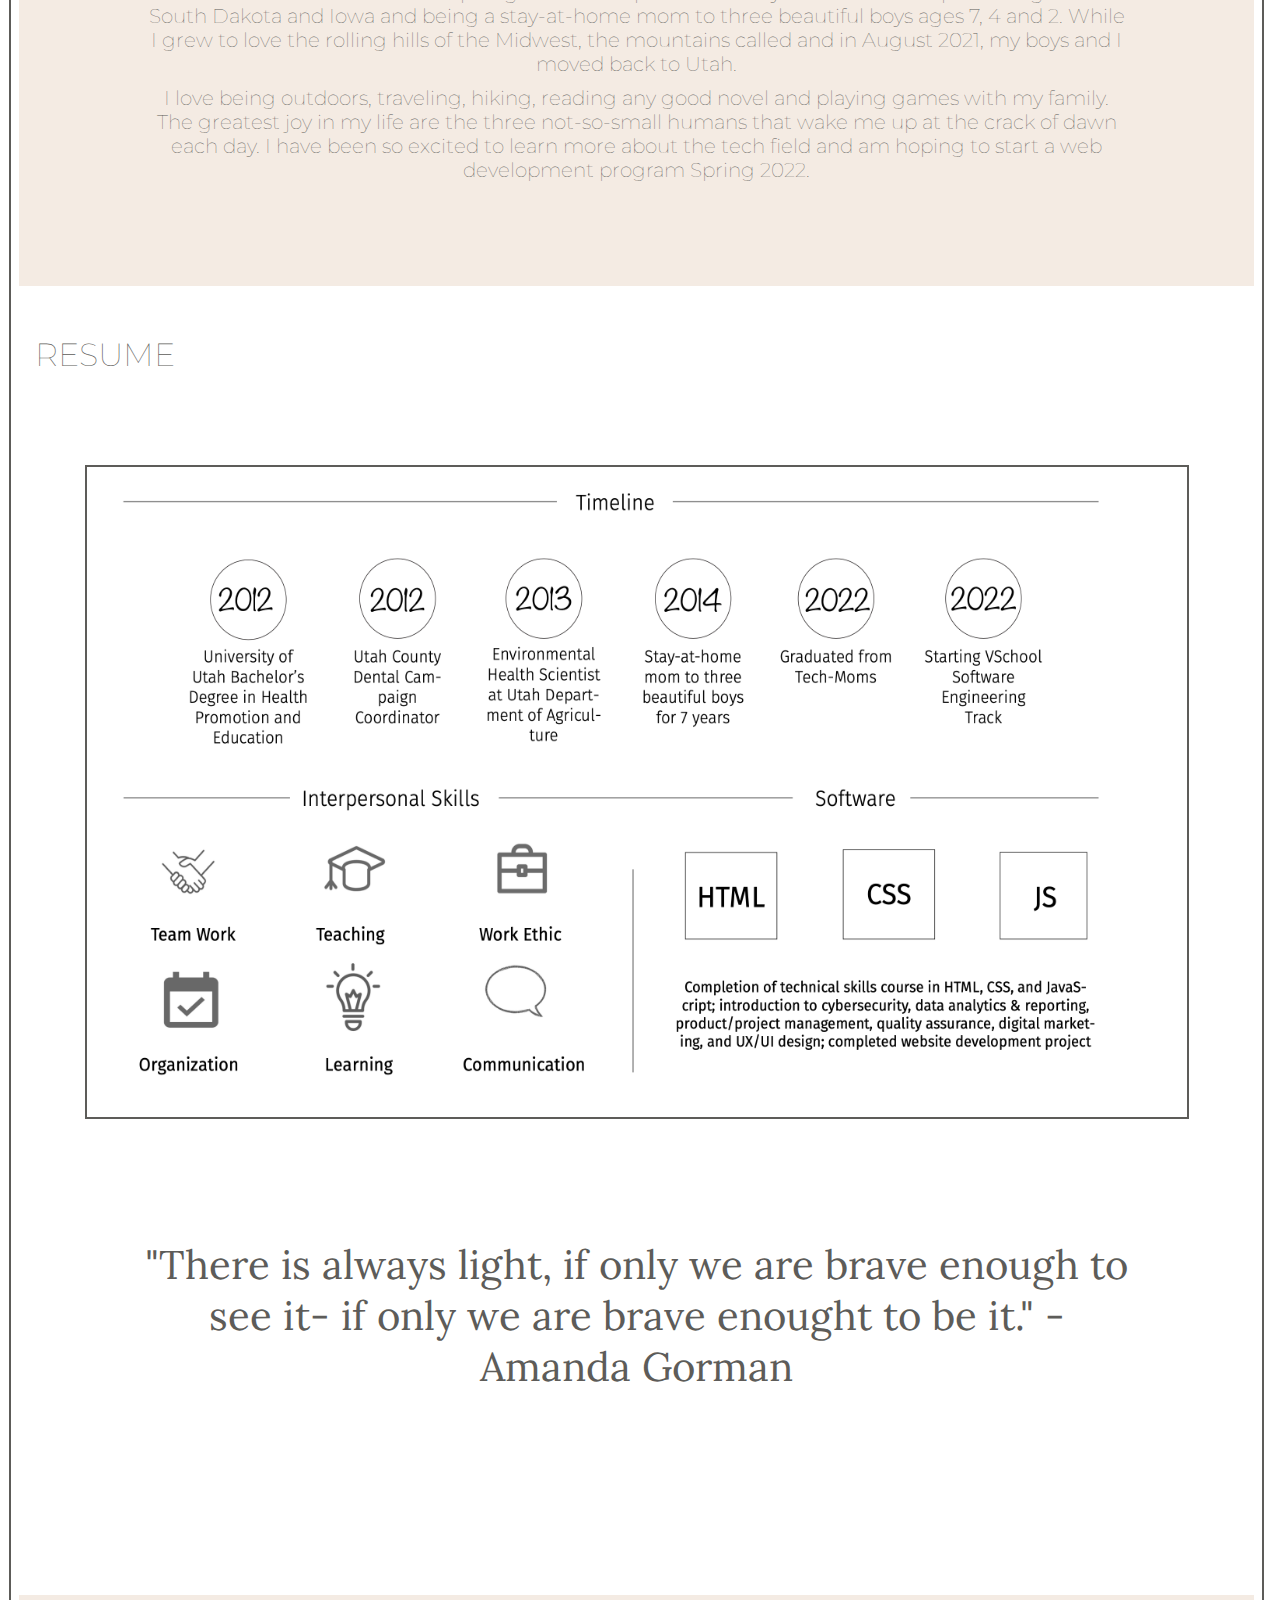
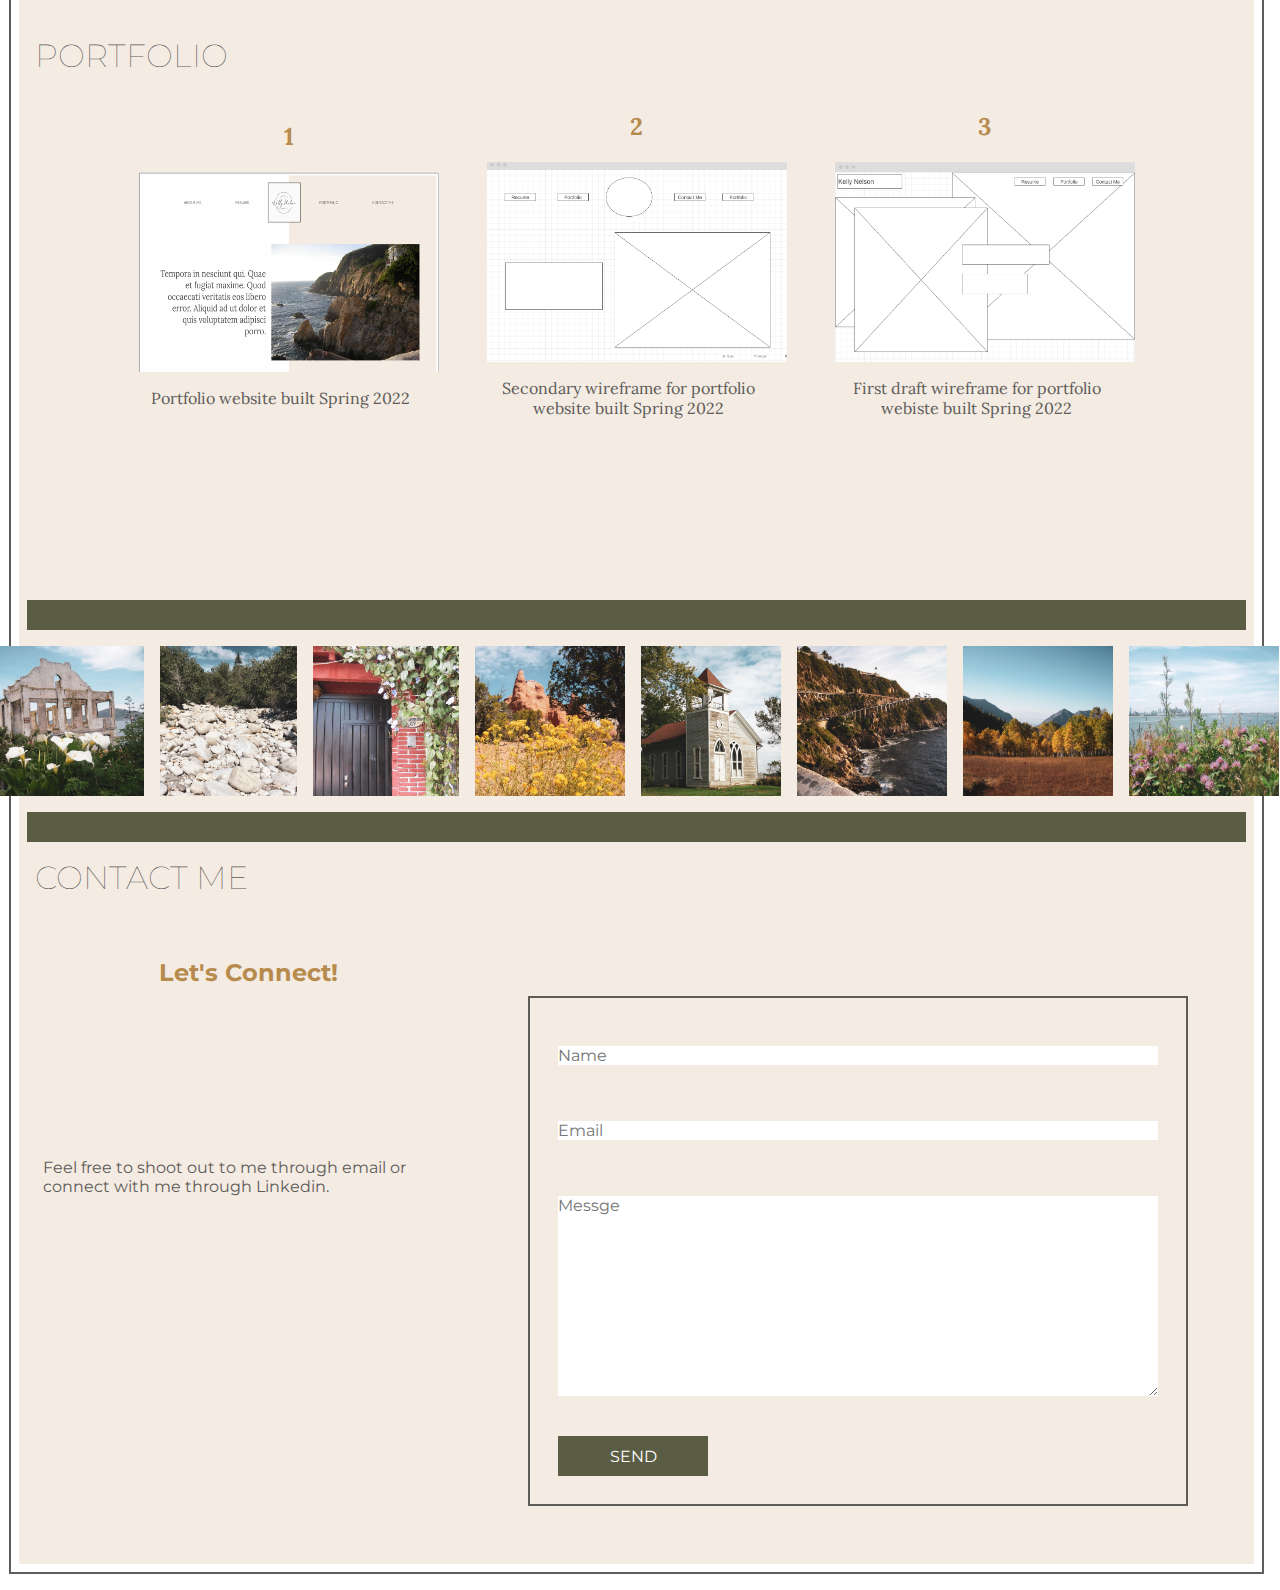
==== commit 375898ff: "Farm pic" ====
--- a/index.html
+++ b/index.html
@@ -57,7 +57,7 @@
             <div class="box-one">
                 <img class="box1-photos" src="assets/delicatearch.jpg" alt="Kelly">
                 <img class="box1-photos" src="assets/kidspic.jpg" alt="Kelly">
-                <img class="box1-photos" src="assets/farmpic.JPG" alt="Kelly">
+                <img class="box1-photos" src="assets/farmpic.jpg" alt="Kelly">
             </div>
 
             <div class="paragraph-container">
@@ -110,12 +110,10 @@
                 <div>
 
                     <h2 id=port-1> 1</h2>
-                    <a class="port-pics" href="https://wireframe.cc/iMCNCk" target="blank">
+                    <a class="port-pics" href="https://kellyrossnelson.github.io/Portfolio/" target="blank">
                         <img src="assets/Website Screenshot.png" height="200px" width="300px">
                     </a>
-                    <p class="port-details">Tempora in nesciunt qui. Quae et fugiat maxime.
-                        Quod occaecati veritatis eos libero error. Aliquid
-                        ad ut dolor et quis voluptatem adipisci porro.</p>
+                    <p class="port-details">Portfolio website built Spring 2022</p>
 
                 </div>
                 <div>
@@ -123,19 +121,15 @@
                     <a class="port-pics" href="https://wireframe.cc/iMCNCk" target="blank">
                         <img src="assets/Portfolio Website Wireframe.png" height="200px" width="300px">
                     </a>
-                    <p class="port-details">Tempora in nesciunt qui. Quae et fugiat maxime.
-                        Quod occaecati veritatis eos libero error. Aliquid
-                        ad ut dolor et quis voluptatem adipisci porro.</p>
+                    <p class="port-details">Secondary wireframe for portfolio website built Spring 2022</p>
 
                 </div>
                 <div>
                     <h2 id=port-3>3</h2>
-                    <a class="port-pics" href="https://wireframe.cc/iMCNCk" target="blank">
-                        <img src="assets/Portfolio Website Wireframe.png" height="200px" width="300px">
-                    </a>
-                    <p class="port-details">Tempora in nesciunt qui. Quae et fugiat maxime.
-                        Quod occaecati veritatis eos libero error. Aliquid
-                        ad ut dolor et quis voluptatem adipisci porro.</p>
+                    <a class="port-pics" href="https://wireframe.cc/peqJ0w" target="blank">
+                        <img src="assets/Portfolio Wireframe First Draft.png" height="200px" width="300px">
+                    </a>
+                    <p class="port-details">First draft wireframe for portfolio webiste built Spring 2022</p>
 
                 </div>
             </div>
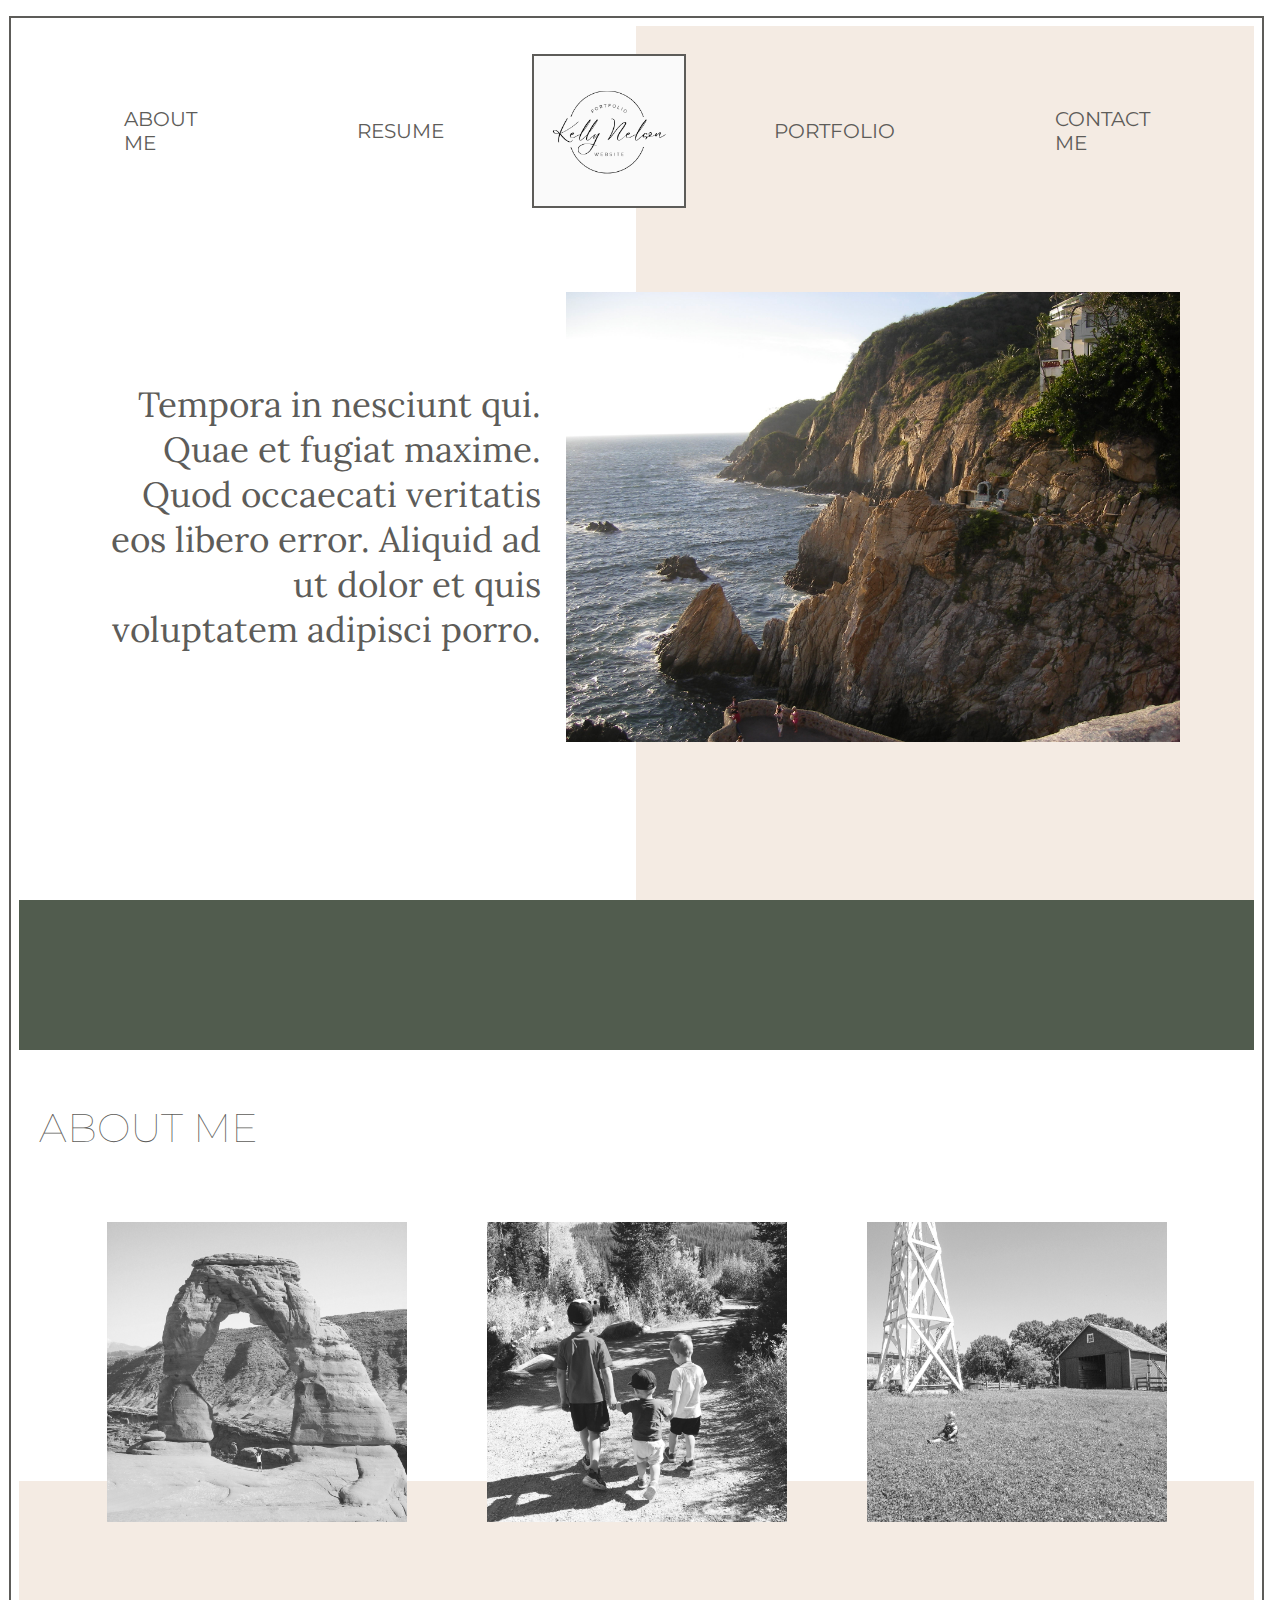
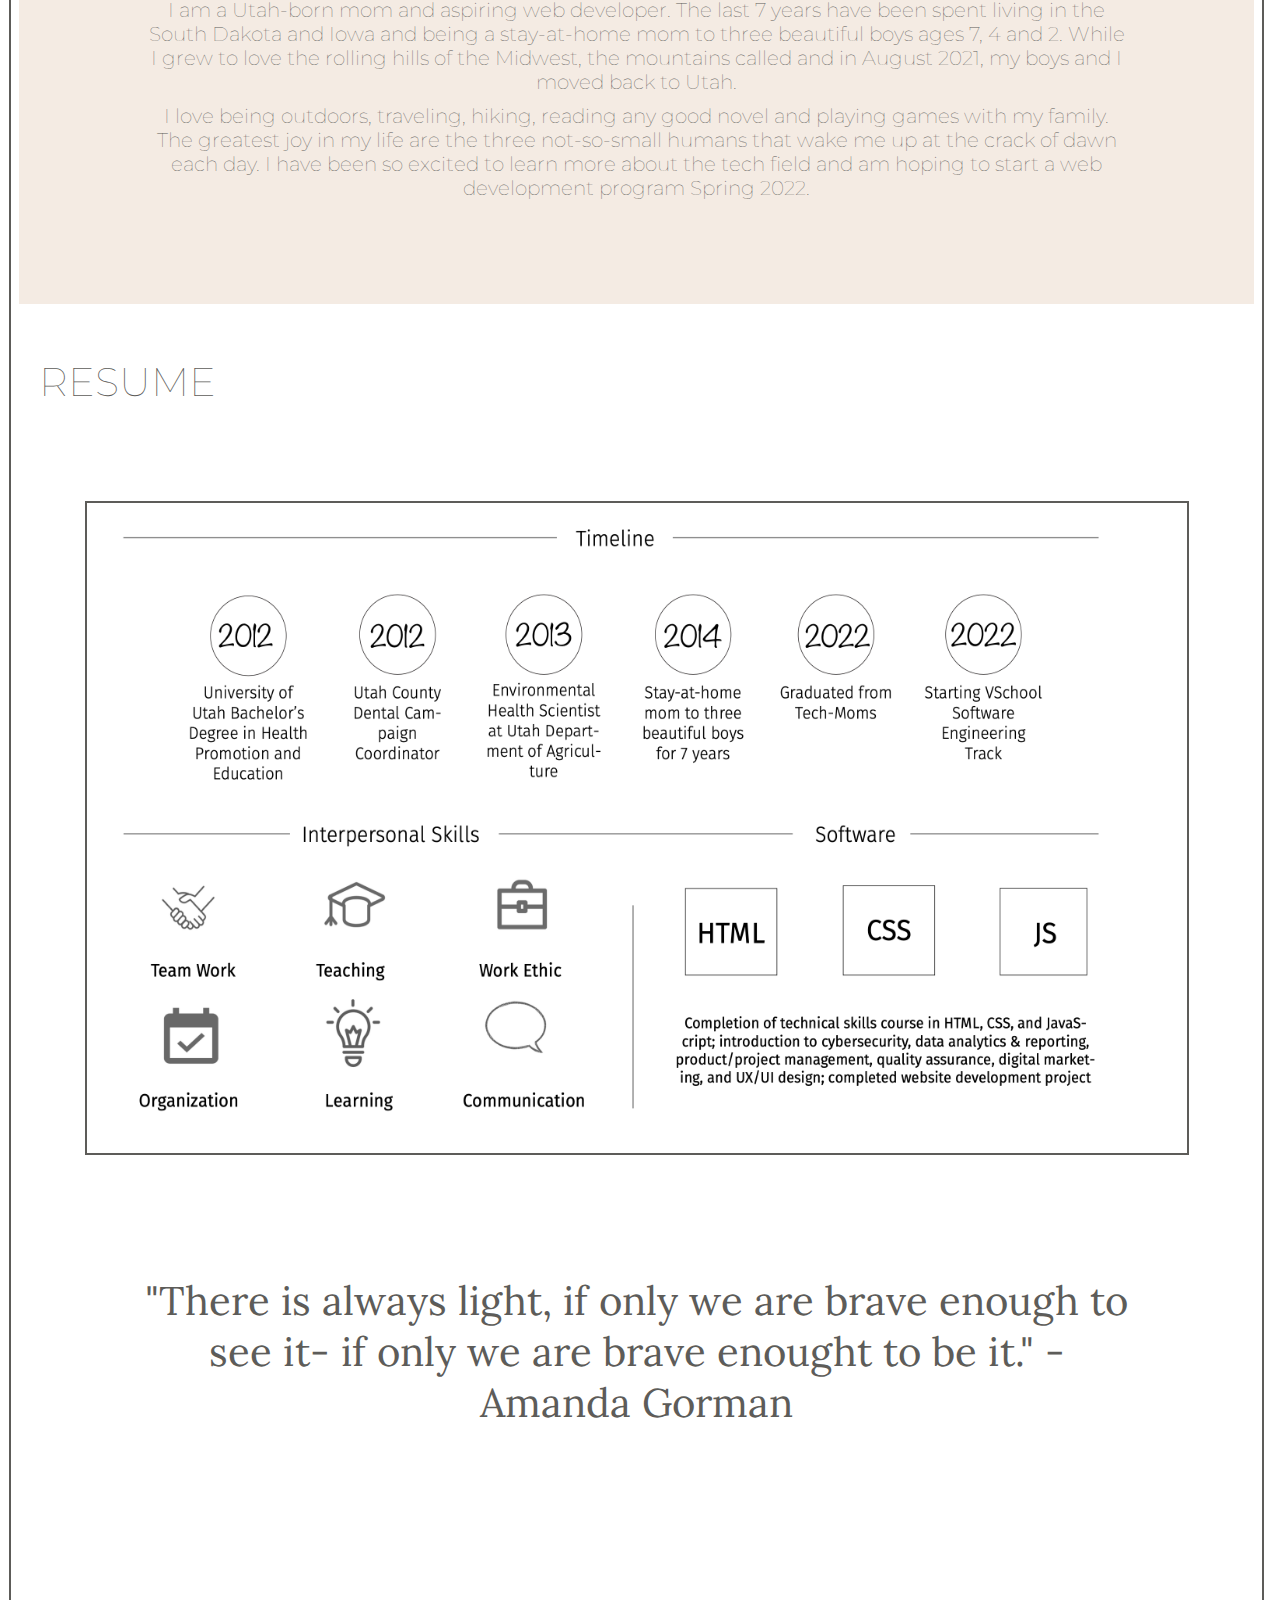
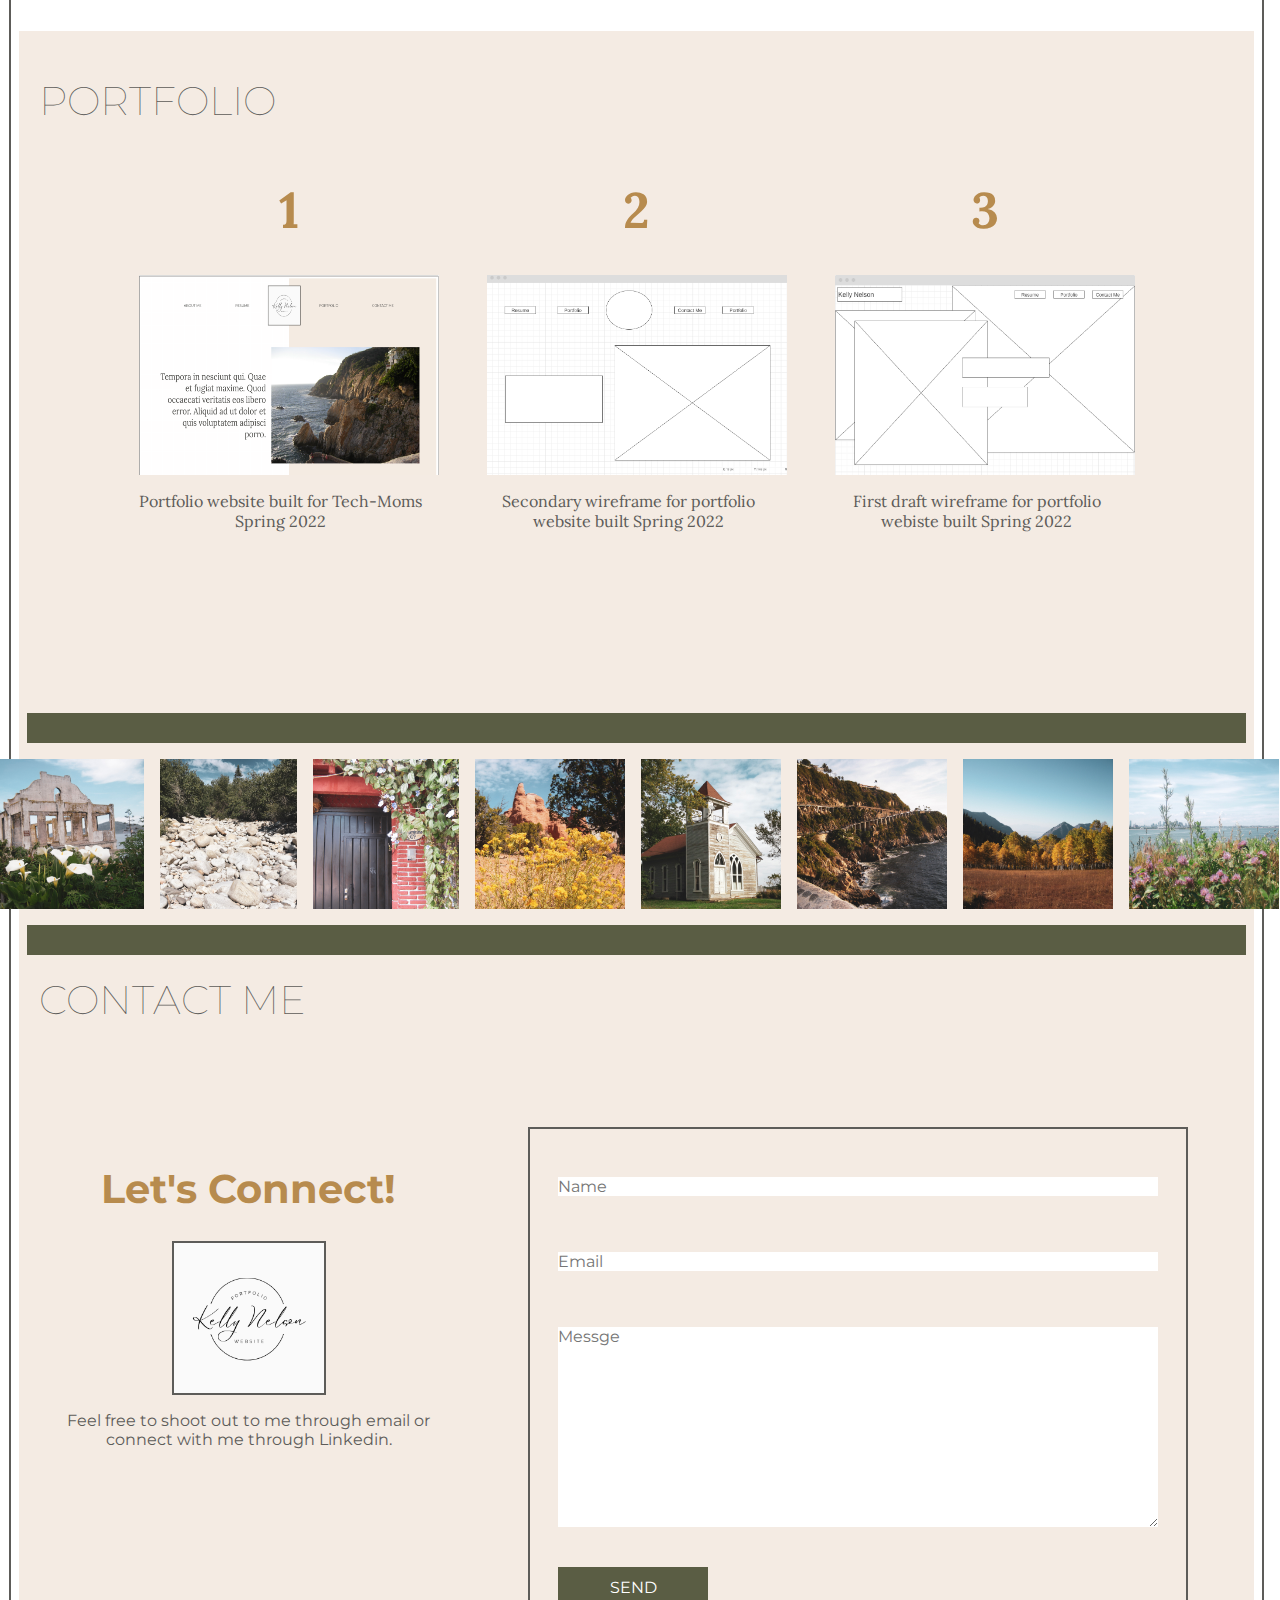
==== commit f653aa16: "Contact Me Spacing Issues" ====
--- a/index.html
+++ b/index.html
@@ -109,15 +109,15 @@
             <div class="portfolio-flex">
                 <div>
 
-                    <h2 id=port-1> 1</h2>
+                    <h2 class=port-1> 1</h2>
                     <a class="port-pics" href="https://kellyrossnelson.github.io/Portfolio/" target="blank">
                         <img src="assets/Website Screenshot.png" height="200px" width="300px">
                     </a>
-                    <p class="port-details">Portfolio website built Spring 2022</p>
-
-                </div>
-                <div>
-                    <h2 id=port-2> 2</h2>
+                    <p class="port-details">Portfolio website built for Tech-Moms Spring 2022</p>
+
+                </div>
+                <div>
+                    <h2 class=port-2> 2</h2>
                     <a class="port-pics" href="https://wireframe.cc/iMCNCk" target="blank">
                         <img src="assets/Portfolio Website Wireframe.png" height="200px" width="300px">
                     </a>
@@ -125,7 +125,7 @@
 
                 </div>
                 <div>
-                    <h2 id=port-3>3</h2>
+                    <h2 class=port-3>3</h2>
                     <a class="port-pics" href="https://wireframe.cc/peqJ0w" target="blank">
                         <img src="assets/Portfolio Wireframe First Draft.png" height="200px" width="300px">
                     </a>
@@ -152,14 +152,15 @@
 
         <h1 id="CM">CONTACT ME</h1>
         <section class="contact-me-box">
-
             <div class="icons-flex">
-                <h2>Let's Connect!</h2>
+                <h2 class="lets-connect">Let's Connect!</h2>
+                <img class="logo-2" src="assets/Kelly Nelson (2).png" alt="Kelly's Logo" width="200px">
+
                 <p>
                     Feel free to shoot out to me through email or connect with me through Linkedin.
                 </p>
 
-                <div class="icons-box">
+                <div>
                     <a href="https://www.facebook.com" target="blank">
                         <i class="fab fa-facebook-square fa-3x square"></i>
                     </a>
--- a/styles.css
+++ b/styles.css
@@ -41,7 +41,7 @@
 }
 nav a{
     font-family: 'Montserrat', sans-serif;
-    font-size:15px;
+    font-size:20px;
     color:#5d5c59;
     font-weight: light;
     margin: 0 80px;
@@ -57,6 +57,8 @@
 h1{
     font-family: 'Montserrat', sans-serif;
     font-weight: lighter;
+    font-size:40px;
+
 }
 .home-photo{
     width: 700px;
@@ -170,10 +172,20 @@
     color: #9ea599;
     transition: 500ms ease;
 }
-h2{
-    color: #b78b4e;
-    text-align: center;
-    size: 100px;
+.port-1{
+    color: #b78b4e;
+    text-align: center;
+    font-size: 50px;
+}
+.port-2{
+    color: #b78b4e;
+    text-align: center;
+    font-size: 50px;
+}
+.port-3{
+    color: #b78b4e;
+    text-align: center;
+    font-size: 50px;
 }
 
 .port-pics{
@@ -208,6 +220,7 @@
     display: flex;
     flex-wrap:wrap;
     justify-content: space-around;
+    margin-bottom: 125px;
     
 }
 form{
@@ -242,19 +255,29 @@
 .icons-flex{
     width: 100%;
     display:flex;
-    flex-wrap:wrap;
-    justify-content: space-around;
-    align-items: stretch;
+    flex-direction: column;
+    justify-content: space-around;
     font-family: 'Montserrat', 'sans-serif';
     font-size: medium;
-    /* margin-top: 50px;
-    padding-top:50px; */
-}
-.icons-box{
-    display: flex;
-    justify-content:flex-start;
-    align-items: flex-end;
-}
+    justify-content: flex-start;
+    align-items: center;
+    text-align: center;
+    margin-top: 75px;
+}
+.logo-2{
+    display:flex;
+    height:150px;
+    width: 150px;
+    border: solid; 
+    color: #5d5c59;
+    border-width: 2px;
+}
+.lets-connect{
+    color: #b78b4e;
+    font-size: 40px;
+}
+
+
 .square{
     margin-right:10px;
 }
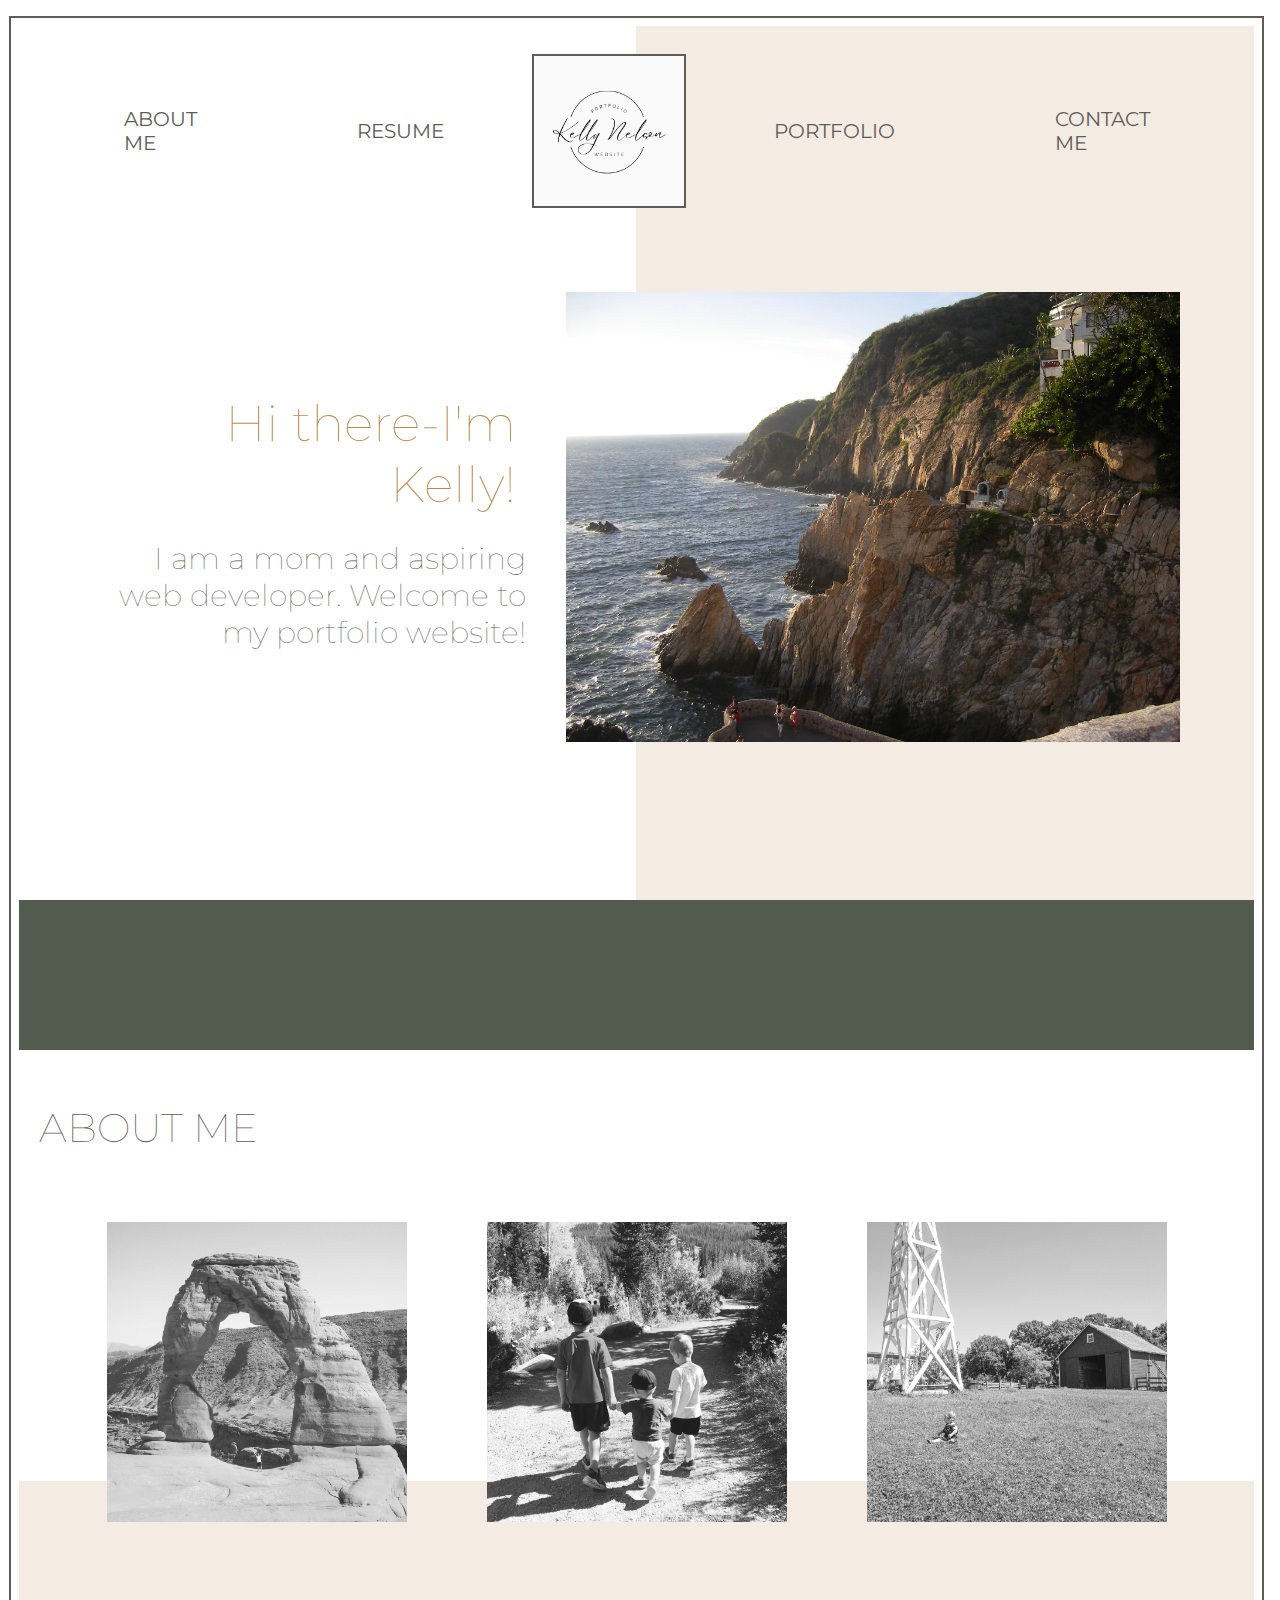
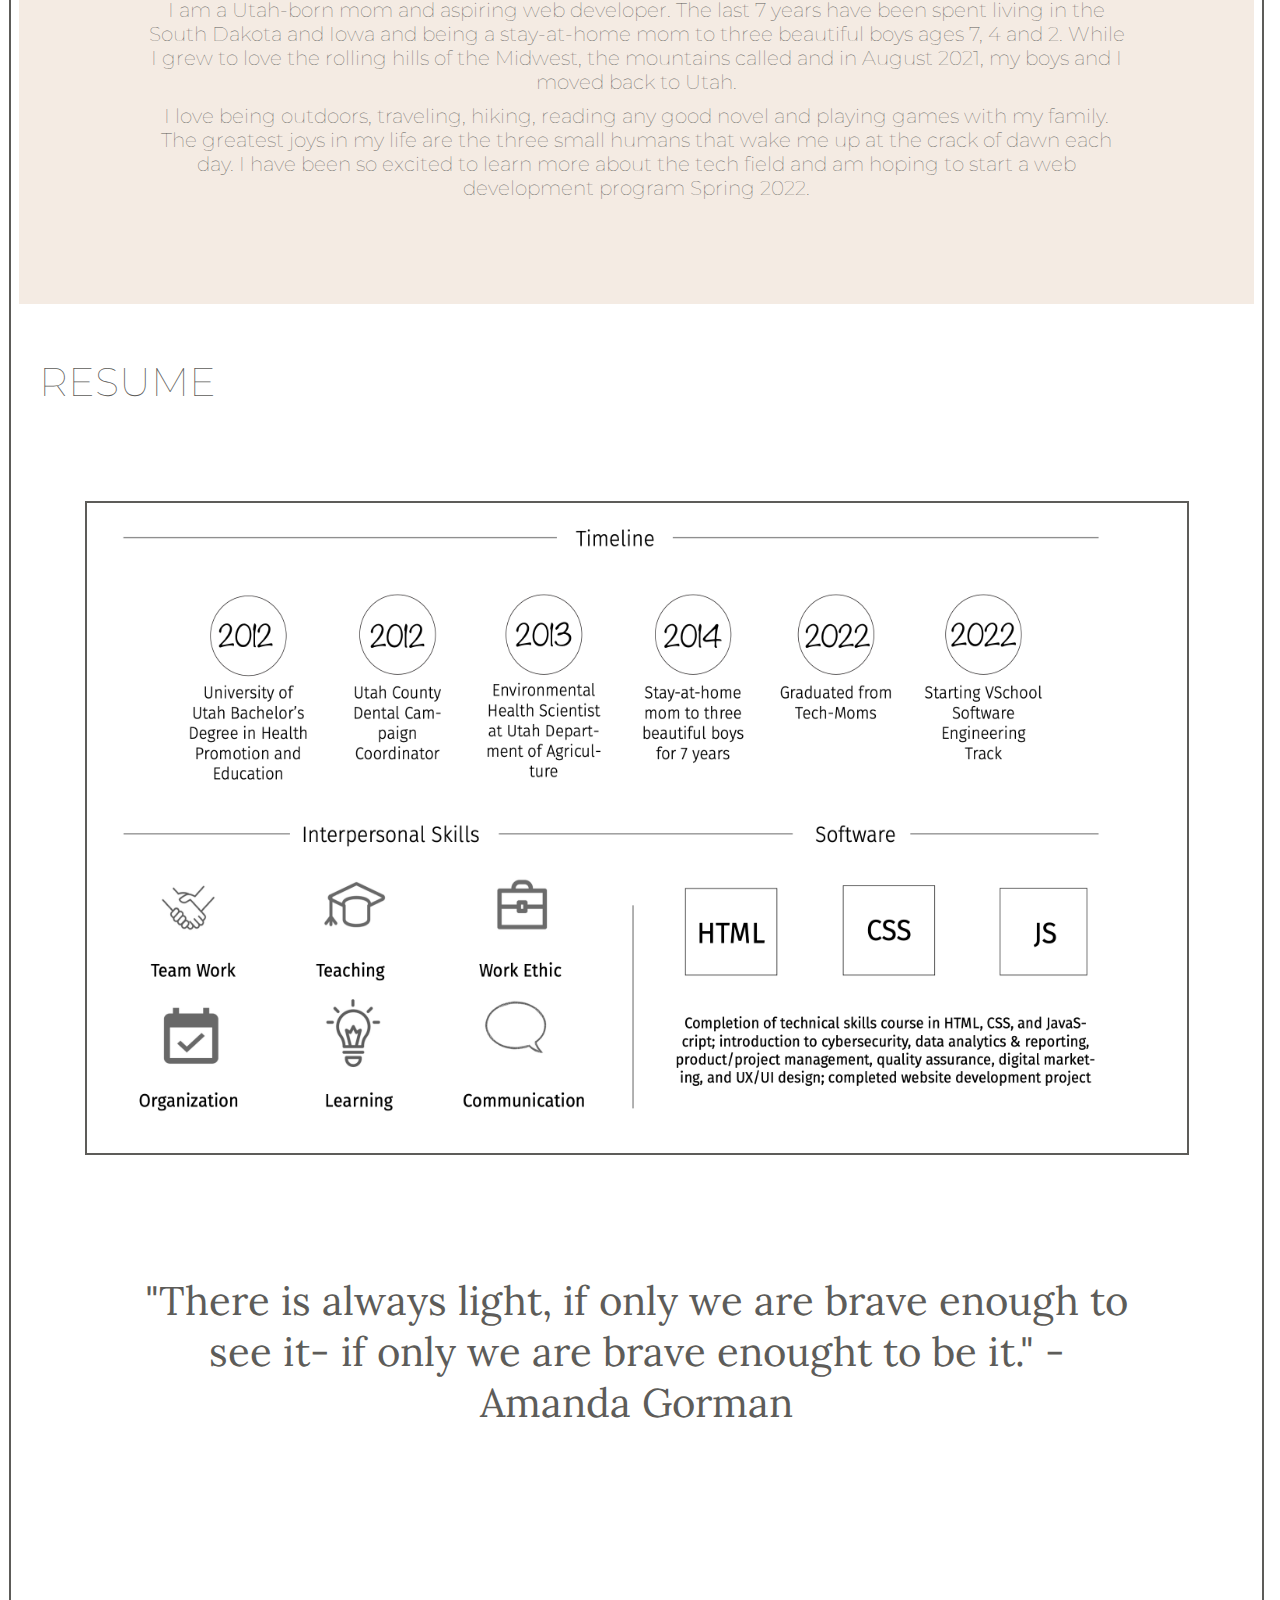
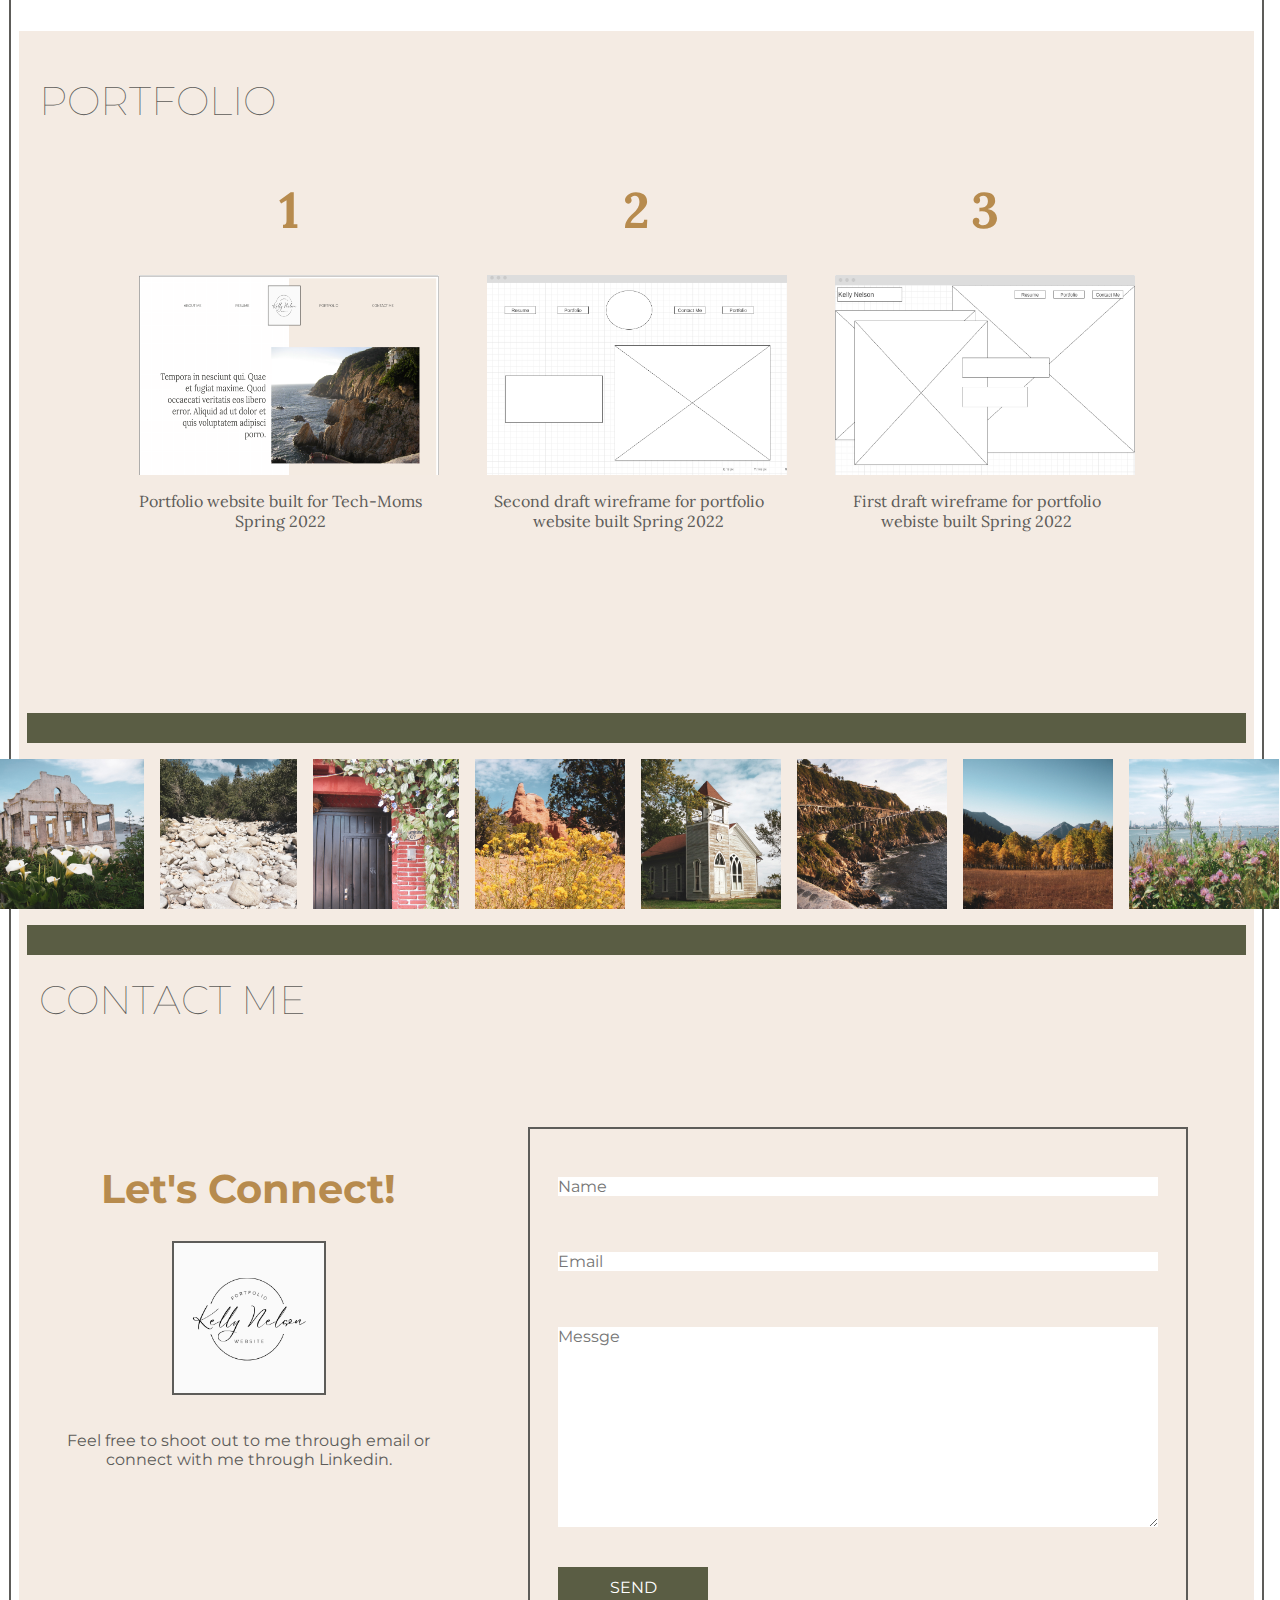
==== commit f9f3563e: "Final Changes" ====
--- a/index.html
+++ b/index.html
@@ -38,9 +38,9 @@
             <!-- Sidebar -->
             <div class="sidebar-container">
                 <div class=" sidebar-paragraph">
-                    Tempora in nesciunt qui. Quae et fugiat maxime.
-                    Quod occaecati veritatis eos libero error. Aliquid
-                    ad ut dolor et quis voluptatem adipisci porro.
+                    <h2 class="hey-there">Hi there-I'm Kelly!</h2>
+                    <p class="intro-para"> I am a mom and aspiring web developer.
+                        Welcome to my portfolio website!</p>
                 </div>
                 <img class="home-photo" src="assets/homepic.jpg">
                 <!-- button -->
@@ -75,7 +75,7 @@
                     <p class="about-me-paragraph">
                         I love being outdoors, traveling, hiking, reading any good novel and playing
                         games with my
-                        family. The greatest joy in my life are the three not-so-small humans that wake me up at the
+                        family. The greatest joys in my life are the three small humans that wake me up at the
                         crack
                         of dawn each day. I have been so excited to learn more about the tech field and am hoping to
                         start a
@@ -121,7 +121,7 @@
                     <a class="port-pics" href="https://wireframe.cc/iMCNCk" target="blank">
                         <img src="assets/Portfolio Website Wireframe.png" height="200px" width="300px">
                     </a>
-                    <p class="port-details">Secondary wireframe for portfolio website built Spring 2022</p>
+                    <p class="port-details">Second draft wireframe for portfolio website built Spring 2022</p>
 
                 </div>
                 <div>
@@ -156,7 +156,7 @@
                 <h2 class="lets-connect">Let's Connect!</h2>
                 <img class="logo-2" src="assets/Kelly Nelson (2).png" alt="Kelly's Logo" width="200px">
 
-                <p>
+                <p class="connect-para">
                     Feel free to shoot out to me through email or connect with me through Linkedin.
                 </p>
 
@@ -165,7 +165,7 @@
                         <i class="fab fa-facebook-square fa-3x square"></i>
                     </a>
                     <a href="https://www.linkedin.com/in/kellyrossnelson/" target="blank">
-                        <i class="fab fa-linkedin fa-3x square"></i>
+                        <i class="fab fa-linkedin fa-3x square "></i>
                     </a>
                 </div>
             </div>
@@ -183,20 +183,10 @@
                 </form>
             </div>
         </section>
-        <!-- </div> -->
     </div>
     </div>
     </div>
 
-
-
-
-
-
-
-    <!-- FUN FACTS -->
-
-
 </body>
 
 </html>--- a/styles.css
+++ b/styles.css
@@ -60,6 +60,17 @@
     font-size:40px;
 
 }
+.hey-there{
+    color: #b78b4e;
+    font-size: 50px;
+    font-family: 'Montserrat', sans-serif;
+    font-weight: lighter;
+}
+.intro-para{
+    font-family: 'Montserrat', sans-serif;
+    font-weight: lighter;
+    font-size:30px;
+}
 .home-photo{
     width: 700px;
     height: 450px;
@@ -110,7 +121,6 @@
 .box1-photos:hover {
     filter: none;
     -webkit-filter: grayscale(0);
-    /* transition: 500ms ease; */
 }
 .paragraph-container{
     display: flex;
@@ -120,7 +130,6 @@
 .paragraph-box{
     height:225px;
     width: 1000px;
-    /* border: 2px solid rgb(48, 45, 45); */
 }
 .about-me-paragraph{
     text-align: center;
@@ -256,7 +265,6 @@
     width: 100%;
     display:flex;
     flex-direction: column;
-    justify-content: space-around;
     font-family: 'Montserrat', 'sans-serif';
     font-size: medium;
     justify-content: flex-start;
@@ -276,11 +284,10 @@
     color: #b78b4e;
     font-size: 40px;
 }
-
-
-.square{
-    margin-right:10px;
-}
+.connect-para{
+    padding-top: 20px;
+}
+
 a .square{
     color:#5a5d44;
 
